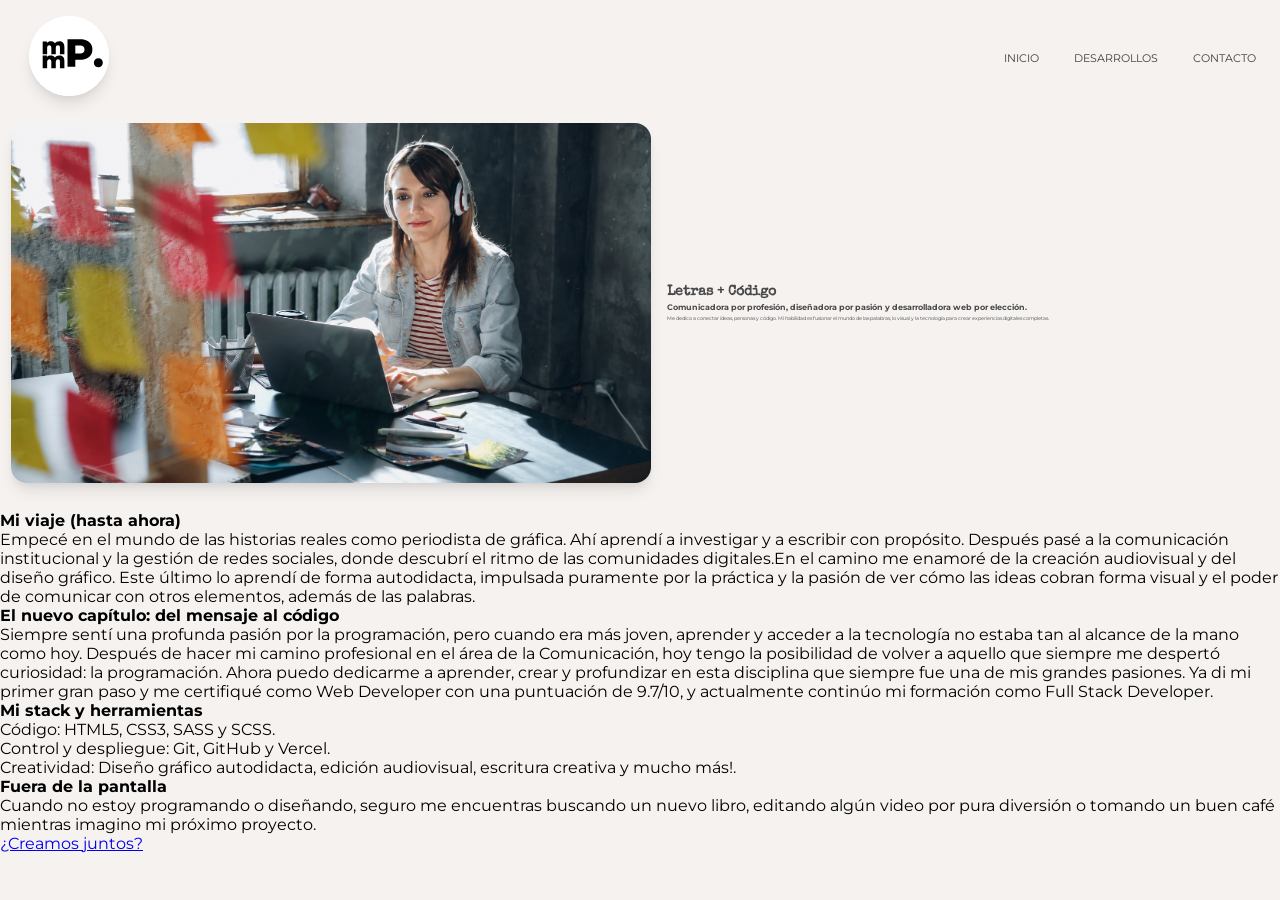
==== pages/bio.html @ 32348b0f "modificación y estilo bio.html" ====
<!doctype html>
<html lang="es">
  <head>
    <meta charset="UTF-8" />
    <meta name="viewport" content="width=device-width, initial-scale=1.0" />
    <title>Página Bio</title>
    <link rel="stylesheet" href="../css/styles.css" />
    <link
      rel="shortcut icon"
      href="../assets/logos/MM.svg"
      type="image/x-icon"
    />
  </head>

  <body>
    <header class="header">
      <img
        src="../assets/logos/MM.svg"
        alt="logo MMPassucci"
        title="banner MMPassucci"
        width="100%"
      />
      <nav class="nav">
        <ul class="lista">
          <li><a href="../index.html">INICIO</a></li>
          <li><a href="./desarrollos.html">DESARROLLOS</a></li>
          <li><a href="./contacto.html">CONTACTO</a></li>
        </ul>
      </nav>
    </header>

    <main>
      <section class="presentacion-bio">

        <div class="contenedor-uno">
        <img src="../assets/images/yo.jpg" alt="foto MMPassucci trabajando" />

        <div class="texto-uno">
          <h2>Letras + Código</h2>
          <h3>
            Comunicadora por profesión, diseñadora por pasión y desarrolladora
            web por elección.
          </h3>
          <p>Me dedico a conectar ideas, personas y código. Mi habilidad es
            fusionar el mundo de las palabras, lo visual y la tecnología para
            crear experiencias digitales completas.</p>
        </div>

       </div>

        <div class="texto-dos">
          <h4 class="descripcion-bio">Mi viaje (hasta ahora)</h4>
          <p class="texto-bio">
            Empecé en el mundo de las historias reales como periodista de
            gráfica. Ahí aprendí a investigar y a escribir con propósito.
            Después pasé a la comunicación institucional y la gestión de redes
            sociales, donde descubrí el ritmo de las comunidades digitales.En el
            camino me enamoré de la creación audiovisual y del diseño gráfico.
            Este último lo aprendí de forma autodidacta, impulsada puramente por
            la práctica y la pasión de ver cómo las ideas cobran forma visual y
            el poder de comunicar con otros elementos, además de las palabras.
          </p>
          <h4 class="descripcion-bio">
            El nuevo capítulo: del mensaje al código
          </h4>
          <p class="texto-bio">
            Siempre sentí una profunda pasión por la programación, pero cuando
            era más joven, aprender y acceder a la tecnología no estaba tan al
            alcance de la mano como hoy. Después de hacer mi camino profesional
            en el área de la Comunicación, hoy tengo la posibilidad de volver a
            aquello que siempre me despertó curiosidad: la programación. Ahora
            puedo dedicarme a aprender, crear y profundizar en esta disciplina
            que siempre fue una de mis grandes pasiones. Ya di mi primer gran
            paso y me certifiqué como Web Developer con una puntuación de
            9.7/10, y actualmente continúo mi formación como Full Stack
            Developer.
          </p>

          <h4 class="descripcion-bio">Mi stack y herramientas</h4>
          <ul class="lista-bio">
            <li>Código: HTML5, CSS3, SASS y SCSS.</li>
            <li>Control y despliegue: Git, GitHub y Vercel.</li>
            <li>
              Creatividad: Diseño gráfico autodidacta, edición audiovisual,
              escritura creativa y mucho más!.
            </li>
          </ul>
        </div>

        <div class="texto-tres">
          <h4 class="descripcion-bio">Fuera de la pantalla</h4>
          <p class="texto-bio">
            Cuando no estoy programando o diseñando, seguro me encuentras
            buscando un nuevo libro, editando algún video por pura diversión o
            tomando un buen café mientras imagino mi próximo proyecto.
          </p>
          <a href="#">¿Creamos juntos?</a>
        </div>
      </section>
    </main>
  </body>
</html>
---- css/styles.css ----
@import url("https://fonts.googleapis.com/css2?family=Montserrat:ital,wght@0,100..900;1,100..900&family=Special+Elite&display=swap");
* {
  margin: 0;
  padding: 0;
  box-sizing: border-box;
}
body {
  background-color: #f5f2f0;
  font-family: "Montserrat", sans-serif;
}

.header {
  display: flex;
  flex-direction: column;
  justify-content: center;
  align-items: center;

  @media (min-width: 600px) {
    flex-direction: row;
    justify-content: space-between;
    align-items: center;
    padding-left: 0.8rem;
  }

  img {
    border-radius: 50px;
    margin: 1rem;
    width: 80px;
    height: 80px;
    box-shadow:
      0 10px 15px -2px rgba(0, 0, 0, 0.1),
      0 4px 6px -2px rgba(0, 0, 0, 0.05);
    transition: transform 0.3s ease;

    &:hover {
      transform: scale(1.1) rotate(10deg);
    }
  }
  @media (min-width: 600px) {
    img {
      margin: 1rem;
    }
  }
}
.lista {
  display: flex;
  flex-direction: row;
  justify-content: space-between;
  align-items: center;

  li {
    list-style: none;
    text-align: center;
    padding: 0.7rem;

    a {
      color: #414040;
      text-decoration: none;
      font-size: 0.5rem;
      transition: transform 1s ease;
    }
    &:hover {
      transform: scale(1.1) translateY(-10px);
    }

    @media (min-width: 600px) {
      padding-right: 1.5rem;

      a {
        font-size: 0.7rem;
      }
    }
  }
}
.hero {
  width: 100%;
  height: 80vh;
  background-image: url(../assets/images/fondohero.jpg);
  background-position: center;
  background-size: cover;
  background-repeat: no-repeat;
  background-color: rgba(0, 0, 0, 0.5);
  background-blend-mode: overlay;
  display: flex;
  flex-direction: column;
  align-items: center;
  justify-content: center;
  text-align: center;
  color: #ffffff;
}

.contenedorhero {
  width: 80%;
  height: auto;

  h1 {
    color: #ffffff;
    font-family: "Special Elite", system-ui;
    padding: 10px;
    font-size: 1rem;
  }
  h2 {
    font-weight: 500;
    text-wrap: pretty;
    font-size: 0.6rem;
    padding: 1rem;
    margin-bottom: 1rem;
    line-height: 0.6rem;
    color: #ffffff;
    line-height: 0.7rem;
  }

  a {
    display: inline;
    background-color: #fcee28;
    border-radius: 1.5rem;
    text-decoration: none;
    padding: 0.5rem;
    color: #000000;
    font-family: "Montserrat", sans-serif;
    font-weight: 600;
    font-size: 0.8rem;
    /* width: 150px; */
  }

  @media (min-width: 600px) {
    h1 {
      font-size: 1.9rem;
    }

    h2 {
      font-size: 0.9rem;
      line-height: 1rem;
      max-width: 500px;
      margin: 0 auto;
      margin-bottom: 1rem;
    }

    a {
      font-size: 1rem;
      padding: 0.6rem;
    }
  }
}

/* sección desarrollos index.html */

.desarrollos {
  display: flex;
  flex-direction: row;
  height: auto;
  padding: 10px;
  width: 100%;
}

.texto-desarrollos {
  display: flex;
  flex-direction: column;
  justify-content: center;
  text-align: center;

  h2 {
    font-size: 0.6rem;
  }

  p {
    font-size: 0.4rem;
    padding: 0.6rem;
    line-height: 0.5rem;
    text-wrap: pretty;
  }

  a {
    display: inline-block;
    background-color: #fcee28;
    border-radius: 0.8rem;
    text-decoration: none;
    padding: 0.3rem;
    color: #000000;
    font-family: "Montserrat", sans-serif;
    font-weight: 600;
    align-self: center;
    font-size: 0.5rem;
  }

  @media (min-width: 487px) {
    h2 {
      font-size: 1rem;
    }

    p {
      font-size: 0.5rem;
    }

    a {
      font-size: 0.7rem;
      width: 20%;
    }
  }

  @media (min-width: 600px) {
    h2 {
      font-size: 1.5rem;
      padding: 1rem;
    }

    p {
      font-size: 0.8rem;
      line-height: 0.9rem;
      text-wrap: pretty;
      padding: 0rem 3rem 1.6rem 3rem;
    }
    a {
      font-size: 0.8rem;
      width: 18%;
    }
  }
}

.card-desarrollos {
  display: flex;
  flex-direction: column;
  align-items: center;
  justify-content: center;
  width: 100%;
  height: auto;
  max-width: 1200px;
  margin: 0 auto; /* Centra todo el bloque en pantallas de PC */
  padding: 0 20px; /* "Colchón" de seguridad a los lados en celulares */
  box-sizing: border-box; /* Evita que el padding rompa el ancho total */
  border-radius: 1rem;

  a {
    text-align: center;
    height: auto;
  }

  img {
    width: 100%;
    min-width: 130px;
    height: auto;
    border-radius: 0.5rem;
    transition: transform 0.5s ease;

    &:hover {
      transform: scale(1.1);
    }
  }

  @media (min-width: 600px) {
    img {
      width: 90%;
      height: auto;
    }
  }
}

/* seccion contacto en index */
.contacto-index {
  background-image:
    linear-gradient(rgba(0, 0, 0, 0.5), rgba(0, 0, 0, 0.5)),
    url(../assets/images/telefonos.jpg);
  background-position: center;
  background-size: cover;
  height: auto;
}
.texto-contacto {
  display: flex;
  flex-direction: column;
  justify-content: center;
  align-items: center;
  color: #ffffff;

  h2 {
    font-family: "Special Elite", system-ui;
    font-size: 1rem;
    padding-top: 1.5rem;
  }

  p {
    font-size: 0.5rem;
    text-align: center;
    padding: 1.5rem;
    line-height: 0.6rem;
    text-wrap: pretty;
  }

  a {
    display: inline-block;
    background-color: #fcee28;
    border-radius: 0.8rem;
    text-decoration: none;
    padding: 0.3rem;
    color: #000000;
    font-family: "Montserrat", sans-serif;
    font-weight: 600;
    width: 100px;
    text-align: center;
    font-size: 0.5rem;
  }

  @media (min-width: 487px) {
    p {
      font-size: 0.5rem;
    }
  }
  @media (min-width: 600px) {
    h2 {
      font-size: 1.4rem;
    }
    p {
      max-width: 600px;
      font-size: 0.8rem;
      line-height: 0.9rem;
    }

    a {
      font-size: 0.7rem;
      padding: 0.4rem;
      width: 130px;
      font-weight: 800;
    }
  }
}

.minicards {
  display: flex;
  flex-direction: row;
  padding: 1.9rem;
  gap: 1.5rem;
  justify-content: center;
}

.minicard-uno,
.minicard-dos,
.minicard-tres {
  padding: 0.6rem;
  background-color: #c4bfbb;
  border-radius: 1rem;
  text-align: center;
  font-size: 0.4rem;
  box-shadow:
    0 10px 15px -3px rgba(0, 0, 0, 0.1),
    0 4px 6px -2px rgba(0, 0, 0, 0.05);

  img {
    max-width: 20px;
    min-width: 20%;
    padding-bottom: 0.3rem;
  }

  p {
    max-width: 250px;
    margin: 0 auto;
    color: #171717;
    text-wrap: pretty;
    line-height: 0.4rem;
  }

  @media (min-width: 600px) {
    p {
      padding: 0.8rem;
      font-size: 0.6rem;
      line-height: 0.7rem;
    }

    img {
      padding-top: 1rem;
    }
  }
}

.footer {
  display: flex;
  width: 100%;
  height: 10vh;
  padding: 1rem;
  justify-content: center;

  p {
    font-size: 0.4rem;
    text-align: center;
    font-family: "Special Elite", system-ui;
  }

  @media (min-width: 600px) {
    p {
      font-size: 0.5rem;
    }

    @media (min-width: 600px) {
      p {
        font-size: 0.7rem;
      }
    }
  }
}

/* pagina bio */

.contenedor-uno {
  display: flex;
  flex-direction: row;
  color: #494949;
  text-align: center;
  margin-bottom: 1rem;

  img {
    width: 50%;
    height: auto;
    border-radius: 1rem;
    margin: 0.7rem;
     box-shadow:
    0 10px 15px -3px rgba(0, 0, 0, 0.1),
    0 4px 6px -2px rgba(0, 0, 0, 0.05);
  }

  .texto-uno {
    display: flex;
    flex-direction: column;
    justify-content: center;
  text-align: left;
   gap: 0.2rem;
   padding: 0 0.5rem 0 0.3rem;
     text-wrap: pretty;
  }
  h2 {
    font-family: "Special Elite", system-ui;
    font-size: 0.9rem;
  }

  h3 {
    font-size: 0.5rem;
  }
  p {
    font-size: 0.3rem;
    text-wrap: pretty;
  
  }
}
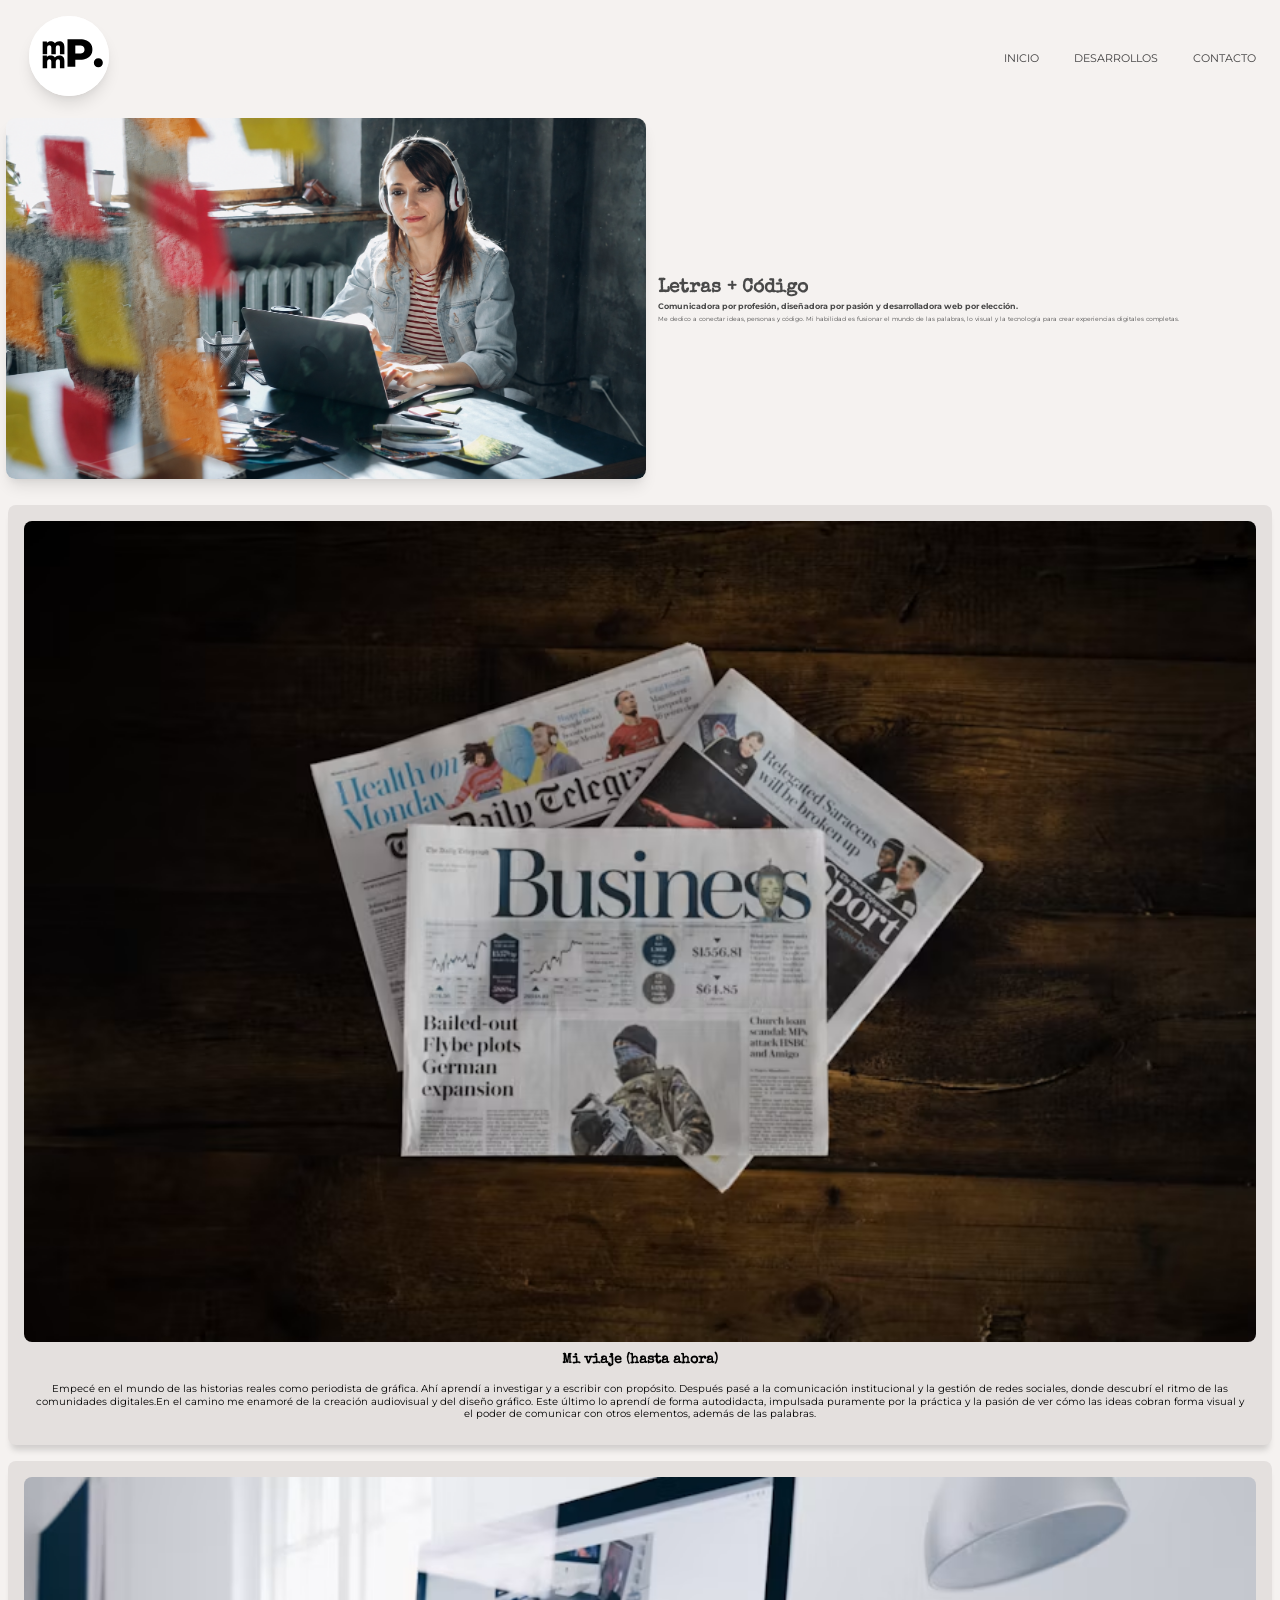
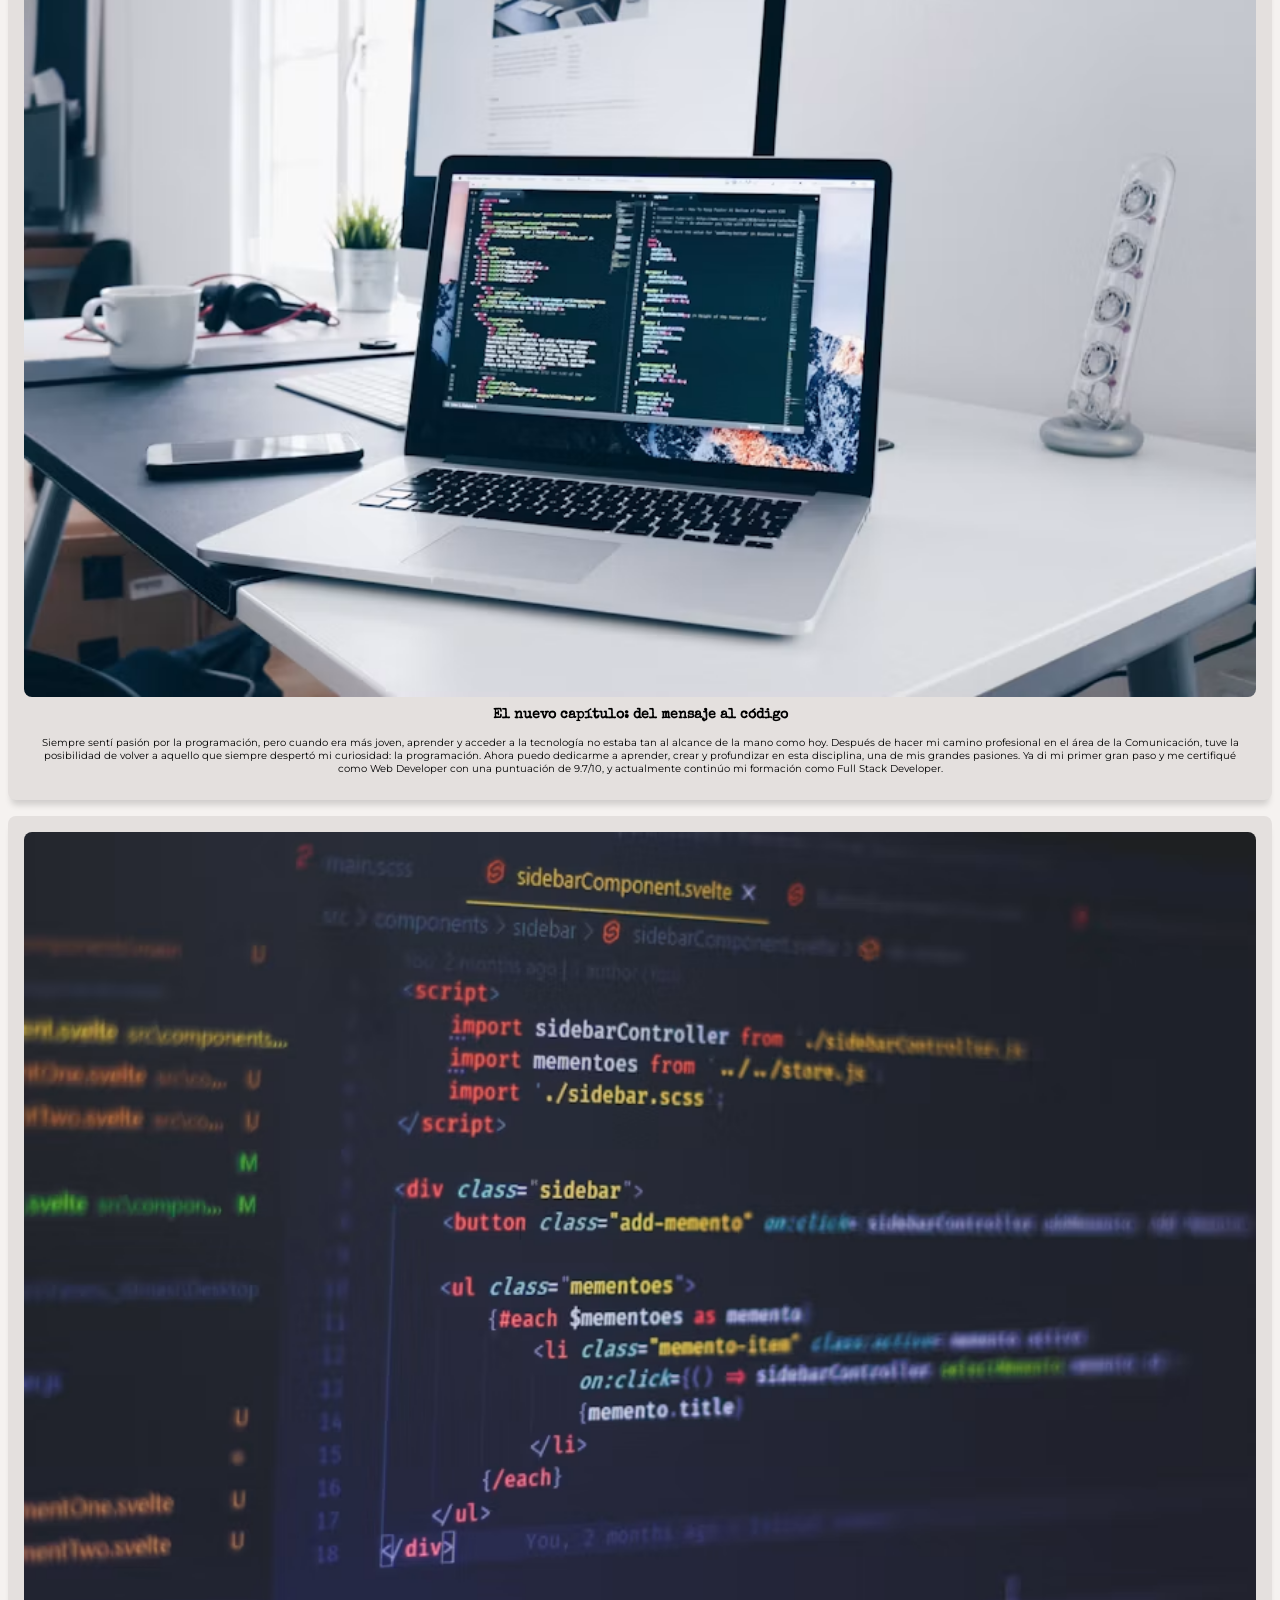
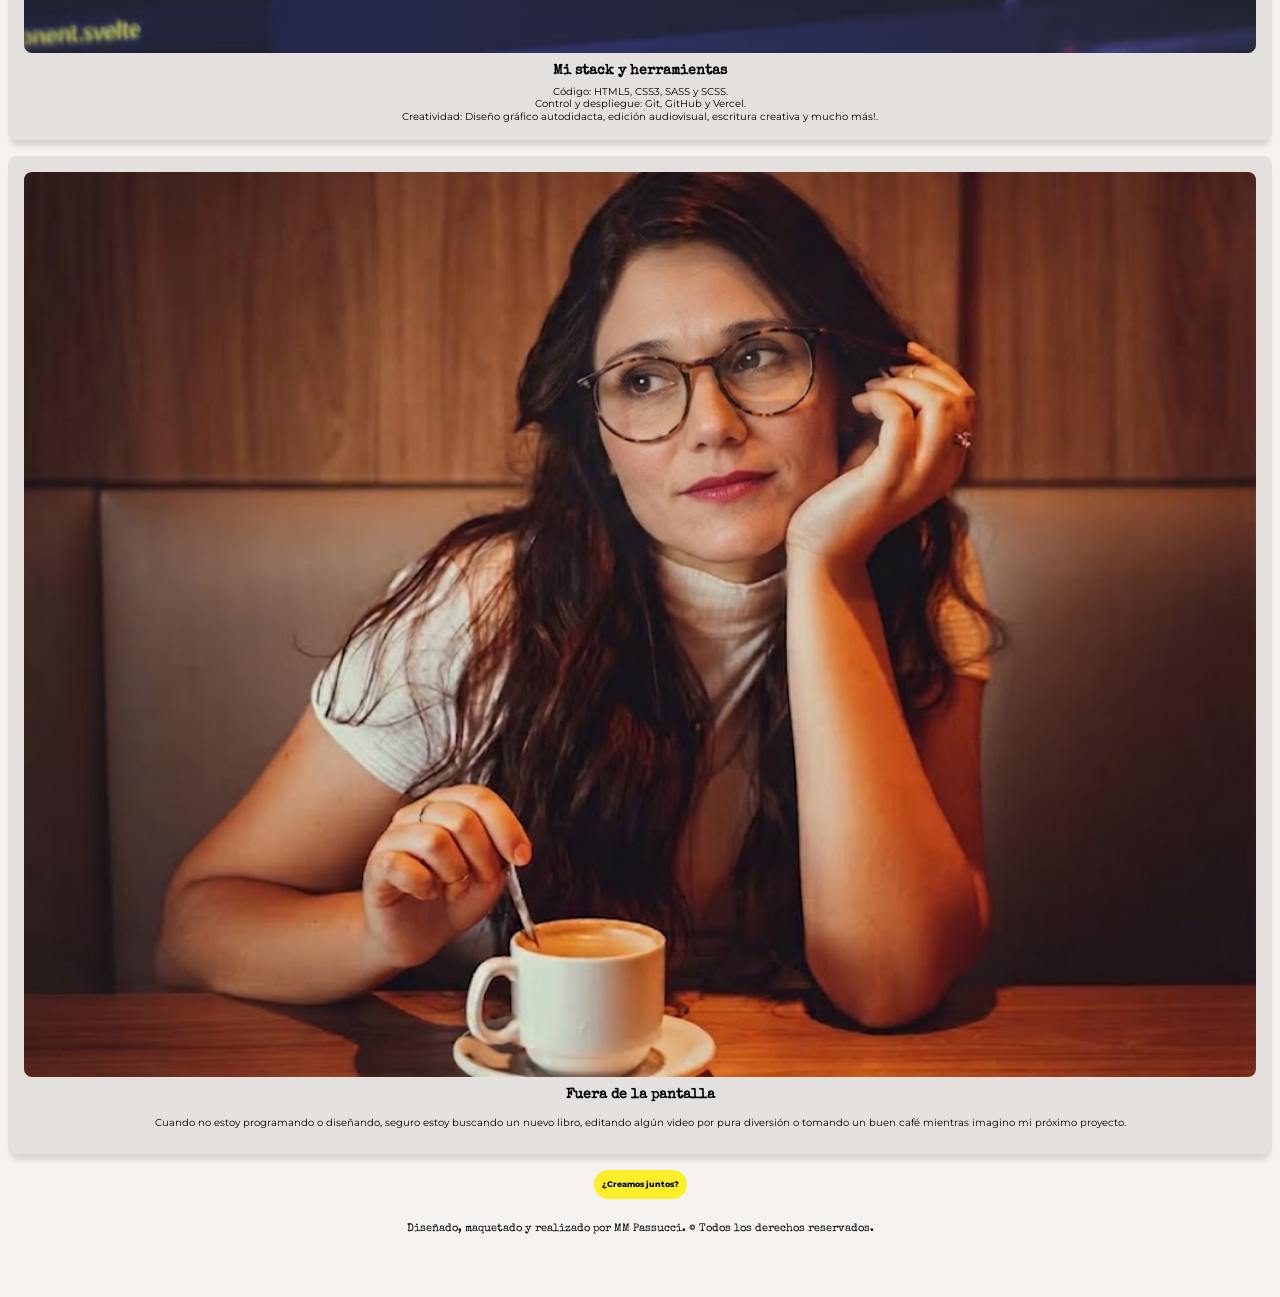
==== commit 41237018: "adición de fotos y estilización de pagina bio.html. Correcciones" ====
--- a/pages/bio.html
+++ b/pages/bio.html
@@ -33,22 +33,27 @@
       <section class="presentacion-bio">
 
         <div class="contenedor-uno">
-        <img src="../assets/images/yo.jpg" alt="foto MMPassucci trabajando" />
+          <div class="contenedor-img">
+          <img src="../assets/images/yo.jpg" alt="foto MMPassucci trabajando" />
+        </div>
+          <div class="texto-uno">
+            <h2>Letras + Código</h2>
+            <h3>
+              Comunicadora por profesión, diseñadora por pasión y desarrolladora
+              web por elección.
+            </h3>
+            <p>
+              Me dedico a conectar ideas, personas y código. Mi habilidad es
+              fusionar el mundo de las palabras, lo visual y la tecnología para
+              crear experiencias digitales completas.
+            </p>
+          </div>
+        </div>
+      </section>
 
-        <div class="texto-uno">
-          <h2>Letras + Código</h2>
-          <h3>
-            Comunicadora por profesión, diseñadora por pasión y desarrolladora
-            web por elección.
-          </h3>
-          <p>Me dedico a conectar ideas, personas y código. Mi habilidad es
-            fusionar el mundo de las palabras, lo visual y la tecnología para
-            crear experiencias digitales completas.</p>
-        </div>
-
-       </div>
-
-        <div class="texto-dos">
+      <section class="contenedor-dos">
+        <div class="contenido-uno">
+          <img src="../assets/images/periodico.jpg" class="imagen-bio"  alt="imágenes de periodicos">
           <h4 class="descripcion-bio">Mi viaje (hasta ahora)</h4>
           <p class="texto-bio">
             Empecé en el mundo de las historias reales como periodista de
@@ -60,22 +65,28 @@
             la práctica y la pasión de ver cómo las ideas cobran forma visual y
             el poder de comunicar con otros elementos, además de las palabras.
           </p>
+        </div>
+
+        <div class="contenido-dos">
+           <img src="../assets/images/programacion.jpg" class="imagen-bio" alt="imagen de una laptop con código escrito dentro">
           <h4 class="descripcion-bio">
             El nuevo capítulo: del mensaje al código
           </h4>
           <p class="texto-bio">
-            Siempre sentí una profunda pasión por la programación, pero cuando
-            era más joven, aprender y acceder a la tecnología no estaba tan al
-            alcance de la mano como hoy. Después de hacer mi camino profesional
-            en el área de la Comunicación, hoy tengo la posibilidad de volver a
-            aquello que siempre me despertó curiosidad: la programación. Ahora
-            puedo dedicarme a aprender, crear y profundizar en esta disciplina
-            que siempre fue una de mis grandes pasiones. Ya di mi primer gran
-            paso y me certifiqué como Web Developer con una puntuación de
-            9.7/10, y actualmente continúo mi formación como Full Stack
-            Developer.
+            Siempre sentí pasión por la programación, pero cuando era más joven,
+            aprender y acceder a la tecnología no estaba tan al alcance de la
+            mano como hoy. Después de hacer mi camino profesional en el área de
+            la Comunicación, tuve la posibilidad de volver a aquello que siempre
+            despertó mi curiosidad: la programación. Ahora puedo dedicarme a
+            aprender, crear y profundizar en esta disciplina, una de mis grandes
+            pasiones. Ya di mi primer gran paso y me certifiqué como Web
+            Developer con una puntuación de 9.7/10, y actualmente continúo mi
+            formación como Full Stack Developer.
           </p>
+        </div>
 
+        <div class="contenido-tres">
+           <img src="../assets/images/codigo.jpg" class="imagen-bio"    alt="imagen de una pantalla con código html">
           <h4 class="descripcion-bio">Mi stack y herramientas</h4>
           <ul class="lista-bio">
             <li>Código: HTML5, CSS3, SASS y SCSS.</li>
@@ -87,16 +98,27 @@
           </ul>
         </div>
 
-        <div class="texto-tres">
+        <div class="contenido-cuatro">
+           <img src="../assets/images/yotomandocafe.JPG" class="imagen-bio"    alt="imagen de Maria M Passucci tomando café e imaginando proyectos">
           <h4 class="descripcion-bio">Fuera de la pantalla</h4>
           <p class="texto-bio">
-            Cuando no estoy programando o diseñando, seguro me encuentras
+            Cuando no estoy programando o diseñando, seguro estoy
             buscando un nuevo libro, editando algún video por pura diversión o
             tomando un buen café mientras imagino mi próximo proyecto.
           </p>
-          <a href="#">¿Creamos juntos?</a>
+        </div>
+
+        <div class="boton-bio">
+          <a href="../pages/contacto.html">¿Creamos juntos?</a>
         </div>
       </section>
+
+      <footer class="footer">
+        <p>
+          Diseñado, maquetado y realizado por MM Passucci. &copy; Todos los
+          derechos reservados.
+        </p>
+      </footer>
     </main>
   </body>
 </html>
--- a/css/styles.css
+++ b/css/styles.css
@@ -402,23 +402,30 @@
   display: flex;
   flex-direction: row;
   color: #494949;
-  text-align: center;
   margin-bottom: 1rem;
-
-  img {
-    width: 50%;
-    height: auto;
-    border-radius: 1rem;
-    margin: 0.7rem;
-     box-shadow:
+  align-items: center;
+
+
+  .contenedor-img {
+       width: 50%;
+       min-width: 40%;
+    margin: 0.4rem;
+   
+
+    img {
+      width: 100%;
+      height: auto;
+        box-shadow:
     0 10px 15px -3px rgba(0, 0, 0, 0.1),
     0 4px 6px -2px rgba(0, 0, 0, 0.05);
+     border-radius: 0.6rem;
+    }
   }
 
   .texto-uno {
     display: flex;
     flex-direction: column;
-    justify-content: center;
+    justify-content: space-around;
   text-align: left;
    gap: 0.2rem;
    padding: 0 0.5rem 0 0.3rem;
@@ -426,15 +433,85 @@
   }
   h2 {
     font-family: "Special Elite", system-ui;
-    font-size: 0.9rem;
+    font-size: 1.2rem;
   }
 
   h3 {
     font-size: 0.5rem;
   }
   p {
-    font-size: 0.3rem;
-    text-wrap: pretty;
+    font-size: 0.4rem;
+    text-wrap: pretty;  
+  }
+}
+
+/* seccion desarrollo-bio */
+.contenedor-dos {
+  display: grid;
+  grid-template-columns: 1fr; 
+  grid-template-rows: repeat(4, auto);
+ /* height: auto; */
+  grid-gap: 1rem; 
+ font-size: 0.5rem;
+ background-color: #f5f2f0;
+ font-size: 0.6rem;
+ line-height: 0.8rem;
+ text-wrap: pretty;
+ margin: 0.5rem;
+ 
+
+
+.contenido-uno, .contenido-dos, .contenido-tres, .contenido-cuatro {
+   background-color: #e4e0de;
+ text-align: center;
+ padding: 1rem;
+ box-shadow: 0px 8px 6px -3px rgba(0, 0, 0, 0.15); 
+ border-radius: 0.5rem;
+ 
+
+.imagen-bio {
+    width: 100%;
+  height: auto;
+   border-radius: 0.5rem;
+}
+ }
+}
+
+.descripcion-bio {
+  font-size: 0.9rem;
+  padding: 0.5rem;
+    font-family: "Special Elite", system-ui;
+}
+
+.texto-bio {
+  padding: 0.5rem;
+}
+
+.lista-bio {
+  list-style: none;
+}
+.boton-bio {
+    display: inline;
+    background-color: #fcee28;
+    border-radius: 1.5rem;
+    text-decoration: none;
+    padding: 0.5rem;
+    color: #000000;
+    font-family: "Montserrat", sans-serif;
+    font-weight: 600;
+    font-size: 0.5rem;
+    
+    width: auto;
+   margin: 0 auto;
+ 
+
+   a {
+    text-align: center;
+  text-decoration: none;
+  color: #000000;
+  font-weight: 800;
+
+   }
+}
   
-  }
-}
+
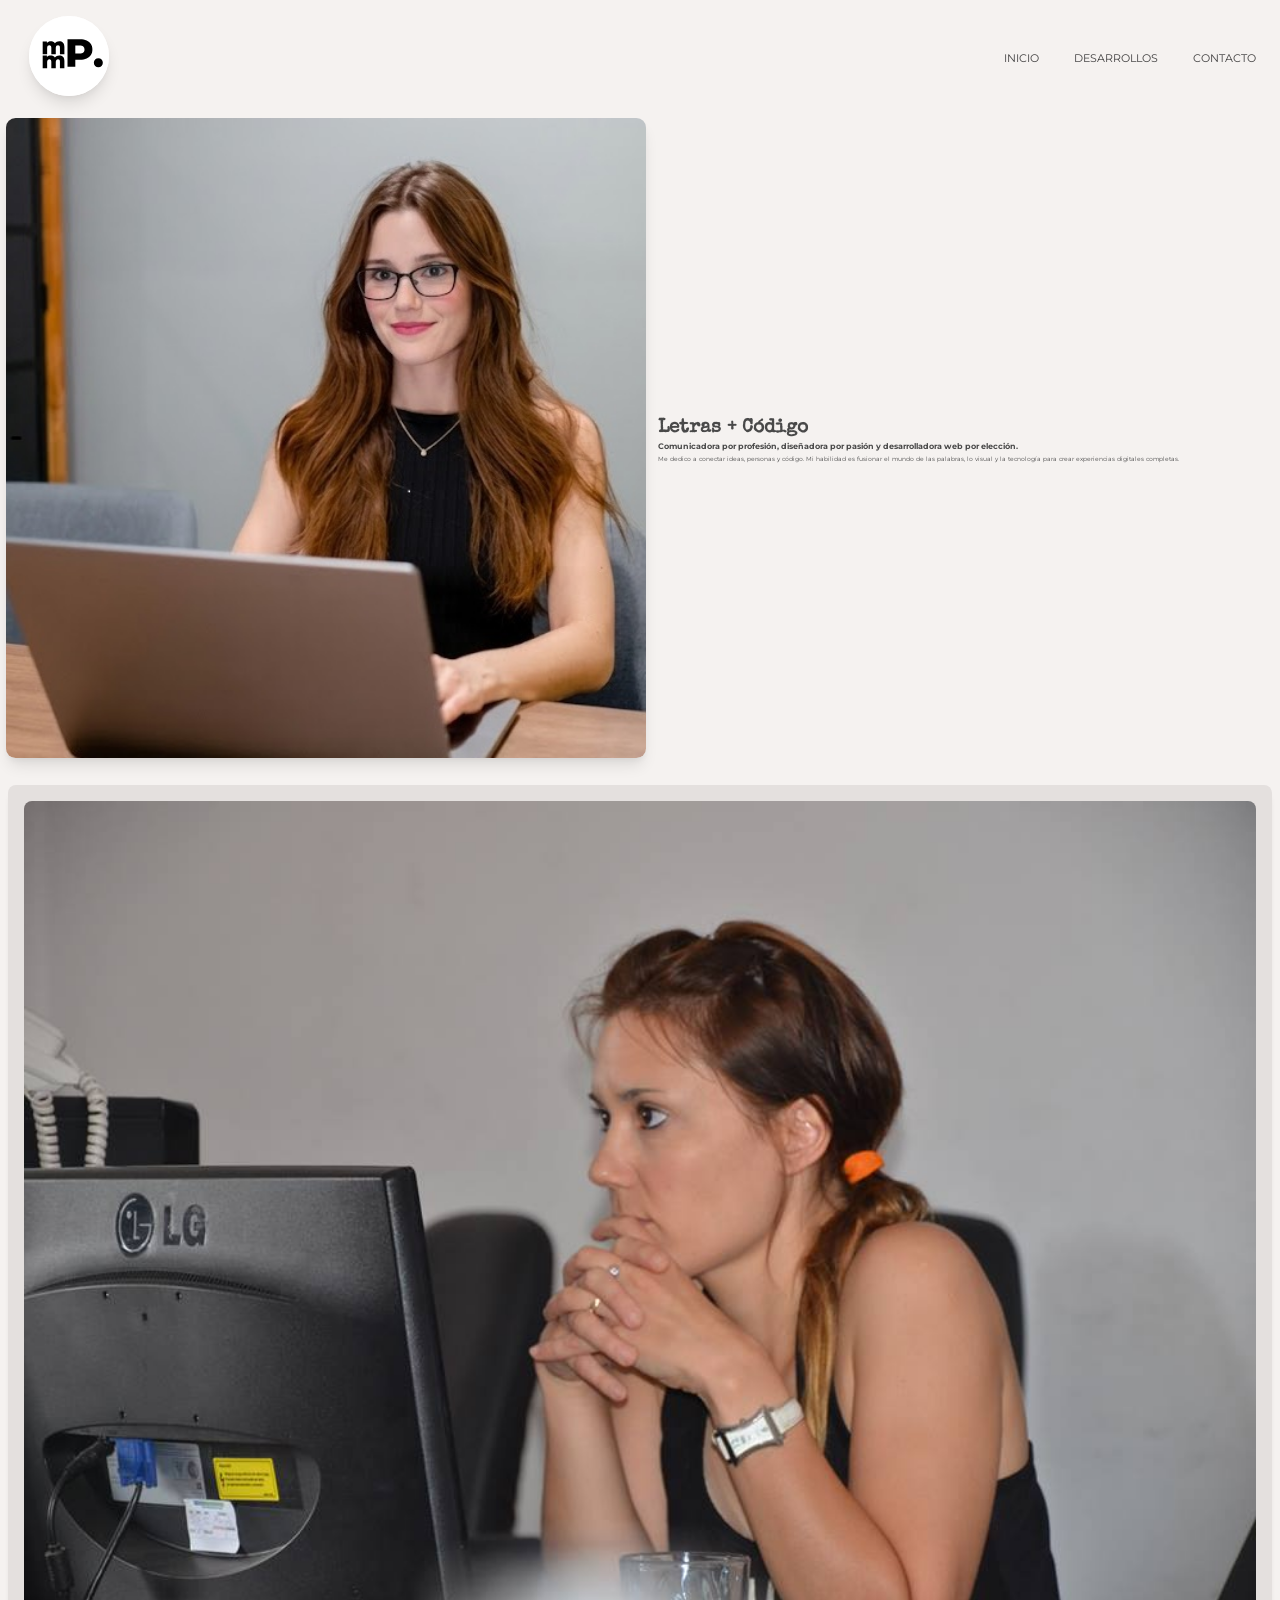
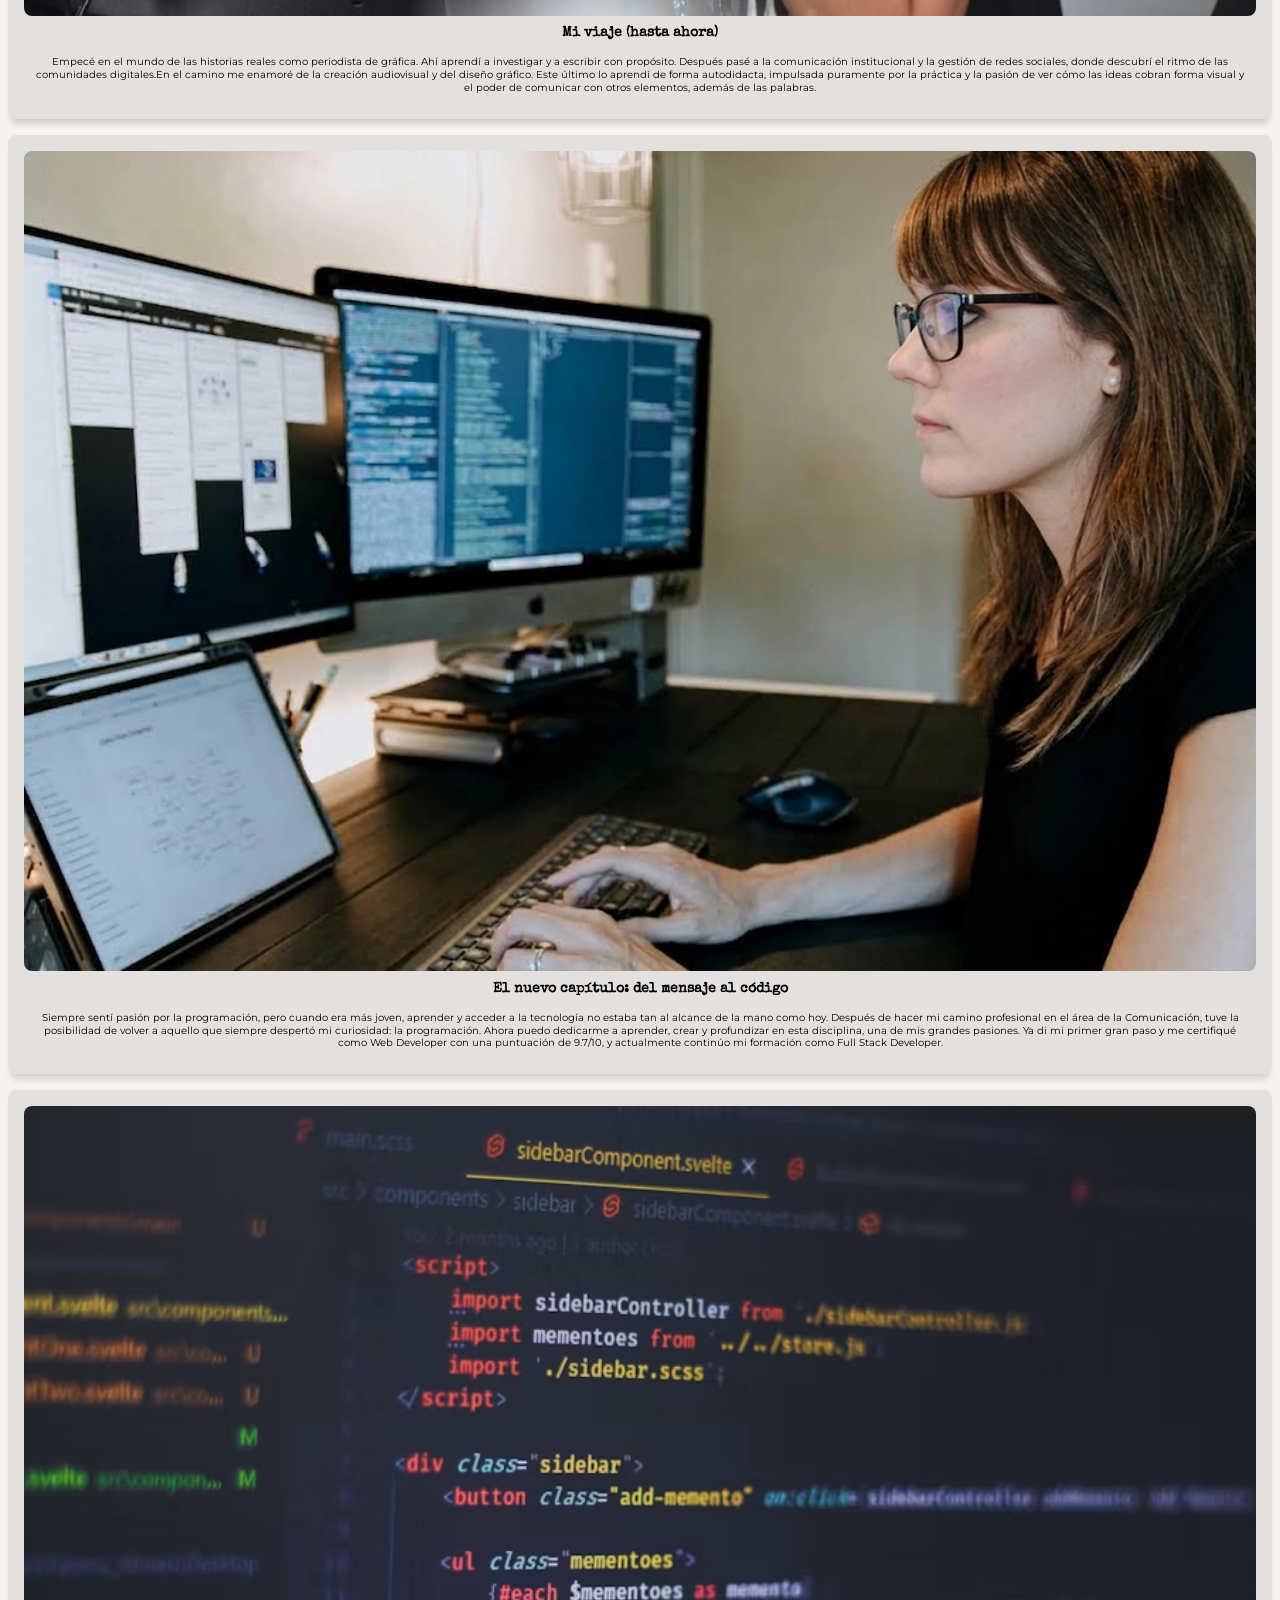
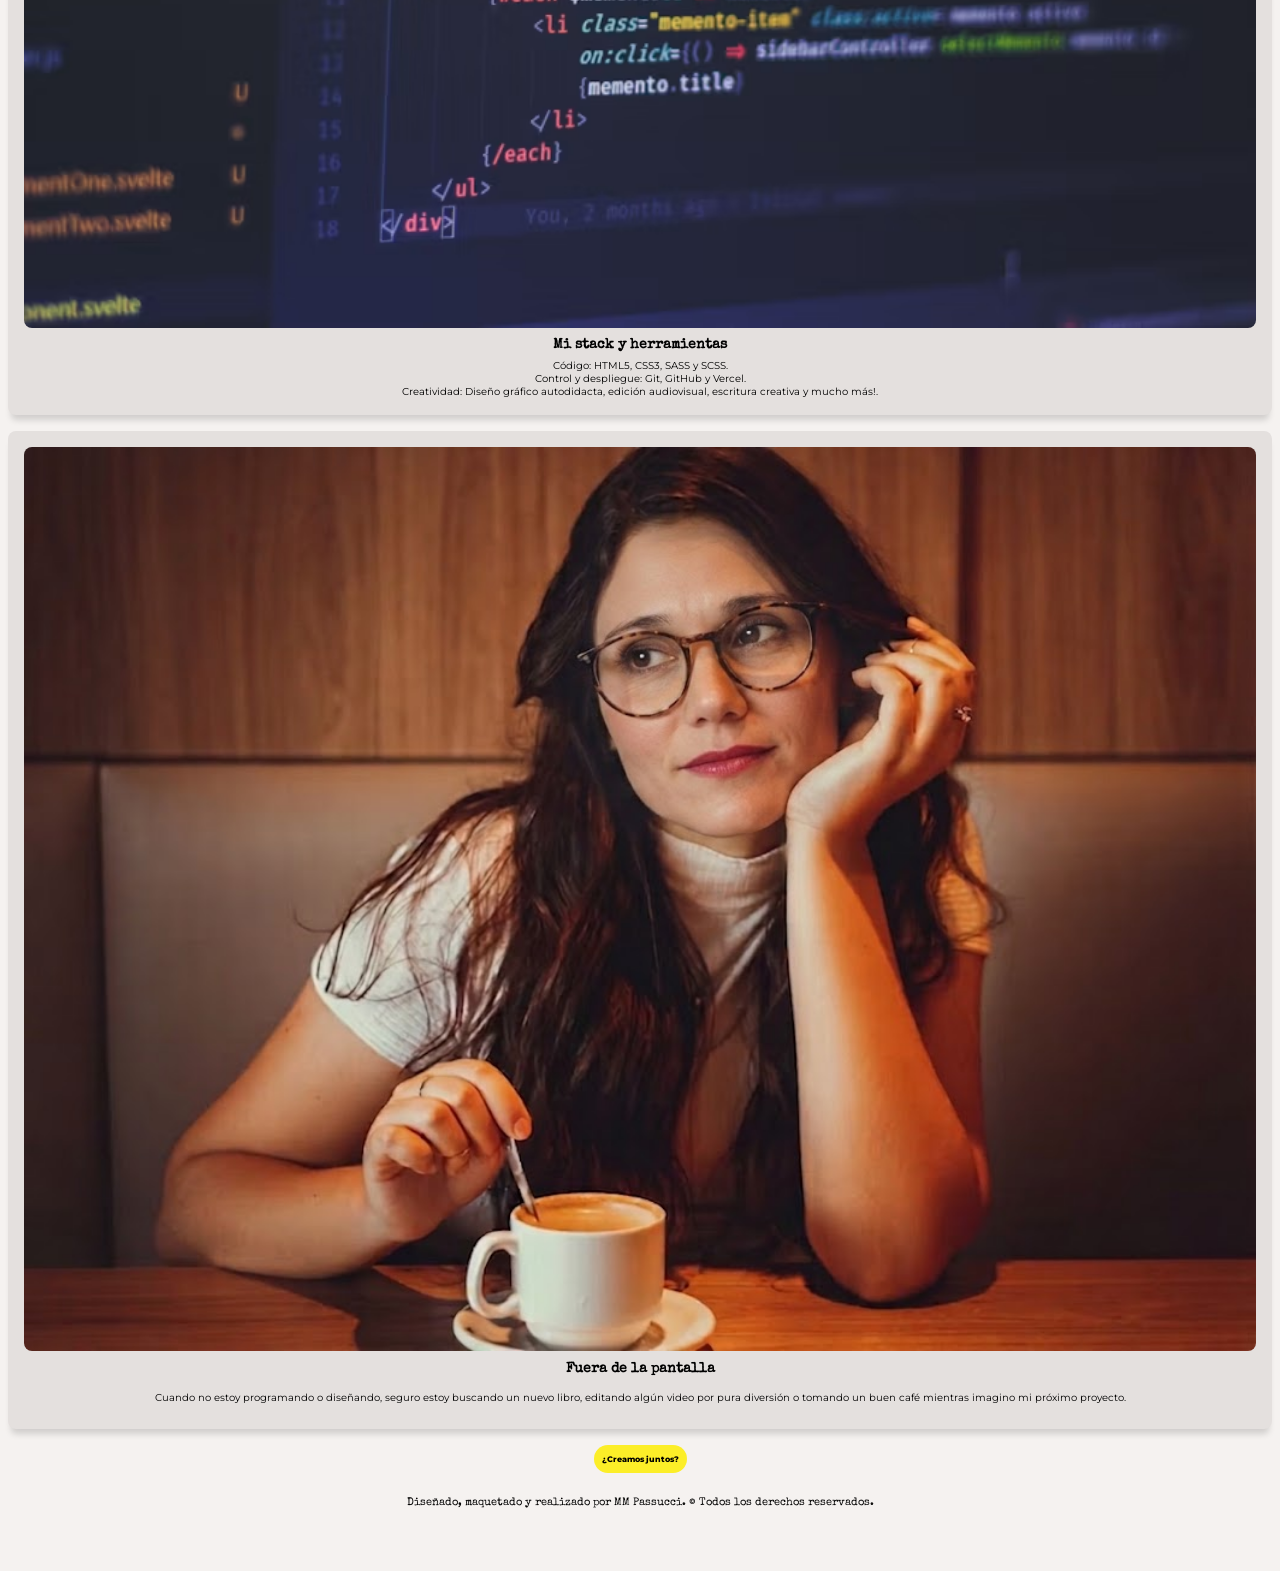
==== commit fd3e37f8: "modificación grid para pantallas grandes" ====
--- a/pages/bio.html
+++ b/pages/bio.html
@@ -34,7 +34,7 @@
 
         <div class="contenedor-uno">
           <div class="contenedor-img">
-          <img src="../assets/images/yo.jpg" alt="foto MMPassucci trabajando" />
+          <img src="../assets/images/mmcomputadora.JPG" alt="foto MMPassucci trabajando en programación" />
         </div>
           <div class="texto-uno">
             <h2>Letras + Código</h2>
@@ -53,7 +53,7 @@
 
       <section class="contenedor-dos">
         <div class="contenido-uno">
-          <img src="../assets/images/periodico.jpg" class="imagen-bio"  alt="imágenes de periodicos">
+          <img src="../assets/images/mmpworking.jpg" class="imagen-bio"  alt="imágenes de MMP trabajando como redactora">
           <h4 class="descripcion-bio">Mi viaje (hasta ahora)</h4>
           <p class="texto-bio">
             Empecé en el mundo de las historias reales como periodista de
@@ -68,7 +68,7 @@
         </div>
 
         <div class="contenido-dos">
-           <img src="../assets/images/programacion.jpg" class="imagen-bio" alt="imagen de una laptop con código escrito dentro">
+           <img src="../assets/images/yo2.jpg" class="imagen-bio" alt="imagen de una laptop con código escrito dentro">
           <h4 class="descripcion-bio">
             El nuevo capítulo: del mensaje al código
           </h4>
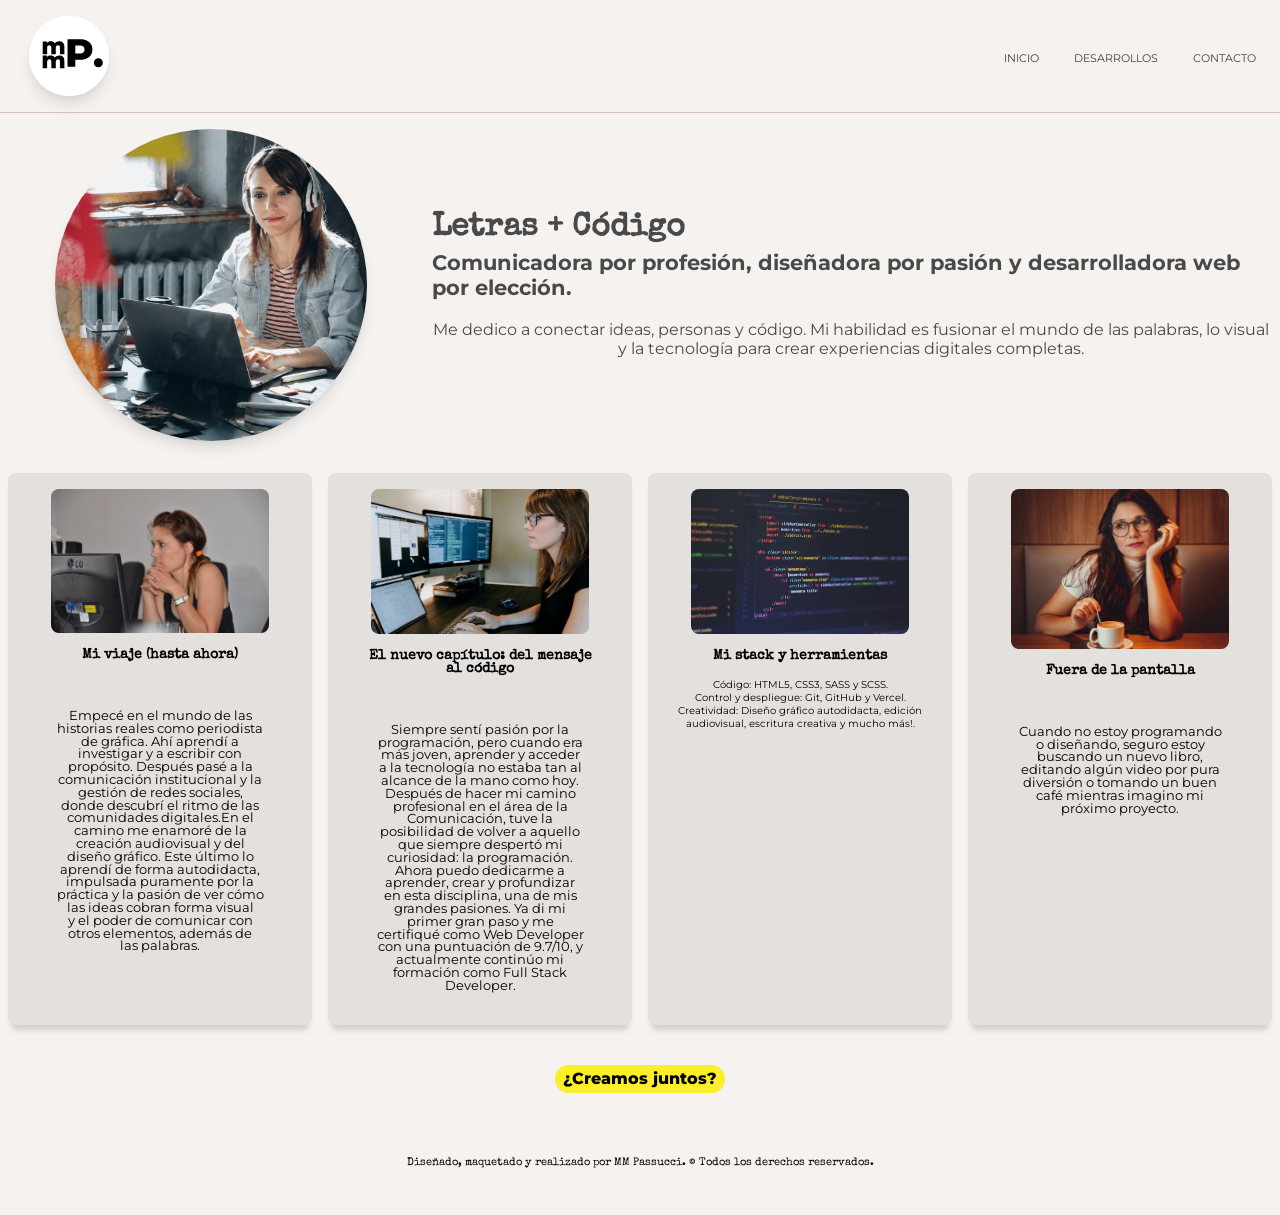
==== commit b713c309: "estilo página desarrollos" ====
--- a/pages/bio.html
+++ b/pages/bio.html
@@ -34,7 +34,7 @@
 
         <div class="contenedor-uno">
           <div class="contenedor-img">
-          <img src="../assets/images/mmcomputadora.JPG" alt="foto MMPassucci trabajando en programación" />
+          <img src="../assets/images/yo.jpg" alt="foto MMPassucci trabajando en programación" />
         </div>
           <div class="texto-uno">
             <h2>Letras + Código</h2>
--- a/css/styles.css
+++ b/css/styles.css
@@ -14,6 +14,7 @@
   flex-direction: column;
   justify-content: center;
   align-items: center;
+  border-bottom: 1px solid #d7bfbf;
 
   @media (min-width: 600px) {
     flex-direction: row;
@@ -90,7 +91,7 @@
 }
 
 .contenedorhero {
-  width: 80%;
+  width: 100%;
   height: auto;
 
   h1 {
@@ -161,6 +162,7 @@
 
   h2 {
     font-size: 0.6rem;
+     font-family: "Special Elite", system-ui;
   }
 
   p {
@@ -168,6 +170,7 @@
     padding: 0.6rem;
     line-height: 0.5rem;
     text-wrap: pretty;
+    align-self: center;
   }
 
   a {
@@ -175,7 +178,7 @@
     background-color: #fcee28;
     border-radius: 0.8rem;
     text-decoration: none;
-    padding: 0.3rem;
+    padding: 0.2rem 0.6rem 0.2rem 0.6rem;
     color: #000000;
     font-family: "Montserrat", sans-serif;
     font-weight: 600;
@@ -205,14 +208,26 @@
     }
 
     p {
-      font-size: 0.8rem;
+      font-size: 0.6rem;
       line-height: 0.9rem;
       text-wrap: pretty;
       padding: 0rem 3rem 1.6rem 3rem;
     }
     a {
       font-size: 0.8rem;
-      width: 18%;
+      width: 25%;
+    }
+  }
+
+  @media (min-width: 768px) {
+    p {
+      font-size: 1rem;
+      width: 80%;
+      line-height: 1.2rem;
+    }
+    a {
+      font-size: 1rem;
+      width: 20%;
     }
   }
 }
@@ -222,7 +237,7 @@
   flex-direction: column;
   align-items: center;
   justify-content: center;
-  width: 100%;
+  width: 70%;
   height: auto;
   max-width: 1200px;
   margin: 0 auto; /* Centra todo el bloque en pantallas de PC */
@@ -236,7 +251,7 @@
   }
 
   img {
-    width: 100%;
+    width: 150px;
     min-width: 130px;
     height: auto;
     border-radius: 0.5rem;
@@ -248,9 +263,18 @@
   }
 
   @media (min-width: 600px) {
+    height: 50vh;
+
     img {
-      width: 90%;
-      height: auto;
+      width: 300px;
+    }
+  }
+
+  @media (min-width: 768px) {
+    height: 70vh;
+
+    img {
+      width: 400px;
     }
   }
 }
@@ -405,113 +429,290 @@
   margin-bottom: 1rem;
   align-items: center;
 
-
   .contenedor-img {
-       width: 50%;
-       min-width: 40%;
-    margin: 0.4rem;
-   
+    padding: 1rem 1rem;
+    width: 100%;
+    display: flex;
+    justify-content: center;
+    align-items: center;
 
     img {
-      width: 100%;
+      max-width: 80%; /*No deja que se ENCOJA mas del 80% del tamaño*/
+      min-width: 40%; /*No deja que se AGRANDE mas del 60% del tamaño*/
       height: auto;
-        box-shadow:
-    0 10px 15px -3px rgba(0, 0, 0, 0.1),
-    0 4px 6px -2px rgba(0, 0, 0, 0.05);
-     border-radius: 0.6rem;
-    }
-  }
-
+      box-shadow:
+        0 10px 15px -3px rgba(0, 0, 0, 0.1),
+        0 4px 6px -2px rgba(0, 0, 0, 0.05);
+      border-radius: 50%;
+    }
+
+    @media (min-width: 1024px) {
+      width: 50%;
+    }
+  }
   .texto-uno {
-    display: flex;
-    flex-direction: column;
-    justify-content: space-around;
-  text-align: left;
-   gap: 0.2rem;
-   padding: 0 0.5rem 0 0.3rem;
-     text-wrap: pretty;
+    text-align: left;
+
+    padding-inline: 0.6rem;
+    text-wrap: pretty;
   }
   h2 {
     font-family: "Special Elite", system-ui;
-    font-size: 1.2rem;
+    font-size: 0.9rem;
+    padding-bottom: 0.3rem;
   }
 
   h3 {
+    font-size: 0.6rem;
+    padding-bottom: 0.3rem;
+  }
+  p {
     font-size: 0.5rem;
-  }
-  p {
-    font-size: 0.4rem;
-    text-wrap: pretty;  
+    text-wrap: pretty;
+  }
+  @media (min-width: 480px) {
+    h2 {
+      font-size: 1.5rem;
+    }
+
+    h3 {
+      font-size: 0.9rem;
+    }
+
+    p {
+      font-size: 0.7rem;
+    }
+  }
+
+  @media (min-width: 768px) {
+    h2 {
+      font-size: 2rem;
+    }
+
+    h3 {
+      font-size: 1.3rem;
+    }
+
+    p {
+      font-size: 1rem;
+    }
   }
 }
 
 /* seccion desarrollo-bio */
 .contenedor-dos {
   display: grid;
-  grid-template-columns: 1fr; 
+  grid-template-columns: 1fr;
   grid-template-rows: repeat(4, auto);
- /* height: auto; */
-  grid-gap: 1rem; 
- font-size: 0.5rem;
- background-color: #f5f2f0;
- font-size: 0.6rem;
- line-height: 0.8rem;
- text-wrap: pretty;
- margin: 0.5rem;
- 
-
-
-.contenido-uno, .contenido-dos, .contenido-tres, .contenido-cuatro {
-   background-color: #e4e0de;
- text-align: center;
- padding: 1rem;
- box-shadow: 0px 8px 6px -3px rgba(0, 0, 0, 0.15); 
- border-radius: 0.5rem;
- 
-
-.imagen-bio {
-    width: 100%;
-  height: auto;
-   border-radius: 0.5rem;
-}
- }
+  /* height: auto; */
+  grid-gap: 1rem;
+  font-size: 0.5rem;
+  background-color: #f5f2f0;
+  font-size: 0.6rem;
+  line-height: 0.8rem;
+  text-wrap: pretty;
+  margin: 0.5rem;
+  @media (min-width: 1024px) {
+    grid-template-columns: repeat(4, 1fr);
+    grid-template-rows: auto;
+  }
+}
+
+.contenido-uno,
+.contenido-dos,
+.contenido-tres,
+.contenido-cuatro {
+  background-color: #e4e0de;
+  text-align: center;
+  padding: 1rem;
+  box-shadow: 0px 8px 6px -3px rgba(0, 0, 0, 0.15);
+  border-radius: 0.5rem;
+
+  .imagen-bio {
+    width: 80%;
+    height: auto;
+    border-radius: 0.5rem;
+  }
 }
 
 .descripcion-bio {
   font-size: 0.9rem;
-  padding: 0.5rem;
-    font-family: "Special Elite", system-ui;
+  padding: 1rem;
+  font-family: "Special Elite", system-ui;
 }
 
 .texto-bio {
-  padding: 0.5rem;
+  padding-inline: 1rem;
+  margin: 1rem;
 }
 
 .lista-bio {
   list-style: none;
 }
 .boton-bio {
-    display: inline;
+  display: inline;
+  background-color: #fcee28;
+  border-radius: 1.5rem;
+  text-decoration: none;
+  padding: 0.5rem;
+  color: #000000;
+  font-family: "Montserrat", sans-serif;
+  font-weight: 600;
+  font-size: 0.8rem;
+  width: auto;
+  margin: 1.5rem auto;
+
+  a {
+    text-align: center;
+    text-decoration: none;
+    color: #000000;
+    font-weight: 800;
+  }
+
+  @media (min-width: 1024px) {
+    grid-column: 2/4;
+    font-size: 1rem;
+  }
+}
+
+/* sección contacto */
+.contform {
+  background: linear-gradient(to bottom, #f5f2f0 20%, #dda1a1);
+  margin: 0 auto;
+  display: flex;
+  flex-direction: column;
+  justify-content: center;
+  align-items: center;
+  width: 95%;
+  border-radius: 1rem;
+  text-align: center;
+
+    @media (min-width: 768px) {
+    flex-direction: row;
+    justify-content:space-evenly;    
+   }
+
+  h2 {
+    font-size: 2rem;
+    font-family: "Special Elite", system-ui;
+    padding-top: 2rem;
+
+     @media (min-width: 768px) {
+    font-size: 4rem;   
+      transform: rotate(-90deg);
+      white-space: wrap; /* para que no se corte en varias líneas */
+      /* writing-mode: vertical-lr;
+  text-orientation:mixed; controla cómo se orientan los caracteres */
+   }
+  }
+
+  .formulario {
+    padding-top: 2rem;
+    width: 100%;
+    max-width: 600px;
+    padding-inline: 0.5rem;
+    padding-bottom: 2rem;
+  }
+  input,
+  textarea {
+    display: block;
+    width: 100%;
+    box-sizing: border-box;
+    padding-inline: 1rem;
+    border-radius: 1rem;
+    border: 1px solid #dda1a1;
+    height: 2rem;
+    font-size: 1rem;
+  }
+
+  label {
+    font-size: 0.8rem;
+  }
+}
+
+.botonform {
+  display: inline;
+  width: 100%;
+  max-width: 600px;
+  align-self: center;
+  /* padding-bottom: 3rem; */
+
+  input {
+    margin: 0 auto;
+    border: none;
     background-color: #fcee28;
-    border-radius: 1.5rem;
+    font-weight: 800;
+    font-size: 0.7rem;
+    border-radius: 0.8rem;
     text-decoration: none;
-    padding: 0.5rem;
     color: #000000;
     font-family: "Montserrat", sans-serif;
-    font-weight: 600;
-    font-size: 0.5rem;
+    box-sizing: border-box;
+    padding: 10px 25px;
+    width: auto;
+  }
+
+ 
+}
+
+/* página desarrollos */
+
+.titulodesarrollos {
+  font-size: 2rem;
+    font-family: "Special Elite", system-ui;
+    padding-top: 2rem;
+    text-align: center;
     
-    width: auto;
-   margin: 0 auto;
+  @media (min-width: 768px) {
+        font-size: 3rem; }  
+}
+.cont-cards {
+  display: flex;
+  flex-direction: column;
+  justify-content: center;
+  align-items: center;
+       gap: 1rem;
+        padding-top: 1rem;
+
+  @media (min-width: 768px) {
+         flex-direction: row;
+         align-items: stretch;
+        gap: 0.1rem }  
+  }
+
+
+.card-uno, .card-dos, .card-tres {
+  background-color: #e4e0de;
+  padding: 1.5rem;
+  box-shadow: 0px 8px 6px -3px rgba(0, 0, 0, 0.15);
+  border-radius: 0.5rem;
+  width: 90%;
+  box-sizing: border-box;
+    
+   @media (min-width: 768px) {
+    width: auto;      /* se anula el 90% de ancho cuando pasa a row */
+    flex: 1 1 0;       /* las 3 cards reparten el espacio en partes iguales */
+    min-width: 0;      /* se achican parejo sin importar el contenido */
+    /* flex: 1 1 0 es la combinación clásica para "reparto perfectamente igual":
+
+basis en 0 → todas arrancan del mismo lugar, sin importar su contenido.
+grow en 1 (igual entre todas) → el espacio sobrante se reparte parejo.
+shrink en 1 (igual entre todas) → si falta espacio, se achican parejo. */
+margin: 1rem;
+  }}
+  
+
+  img {
+    width: 100%;
+    height: auto;
+    display: block;
+    border-radius: 0.5rem;
+       margin: 0 auto;
+    
  
-
-   a {
-    text-align: center;
-  text-decoration: none;
-  color: #000000;
-  font-weight: 800;
-
-   }
-}
-  
-
+  }
+  p {
+    font-size: 0.8rem;
+    padding-top: 1rem;
+      text-align: center;
+  }
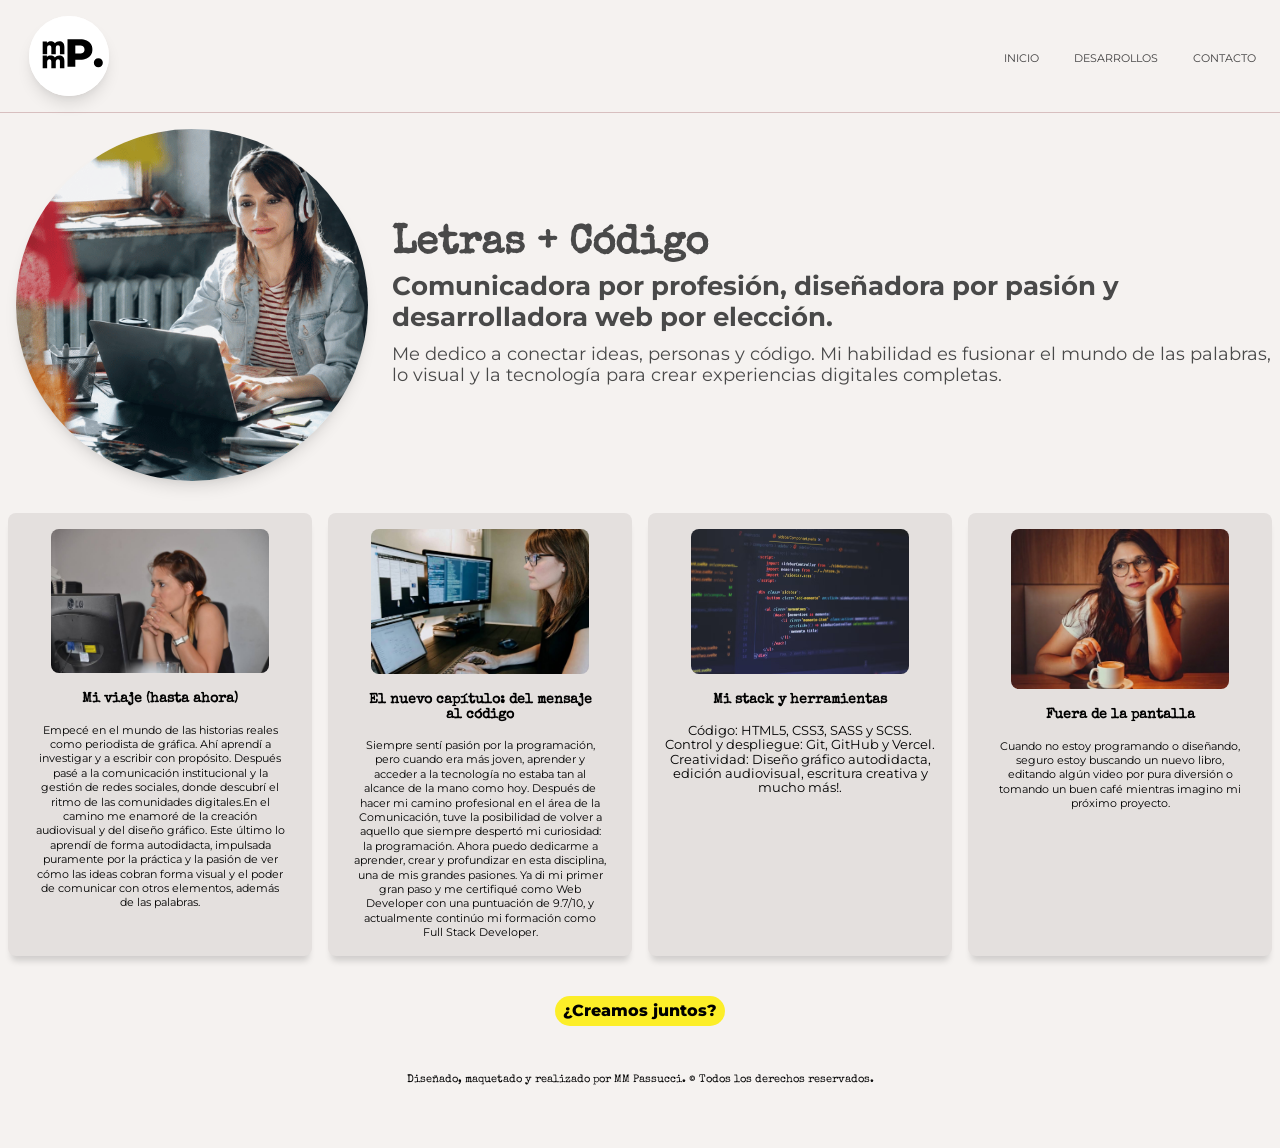
==== commit db36992c: "correccion anidación" ====
--- a/pages/bio.html
+++ b/pages/bio.html
@@ -36,6 +36,7 @@
           <div class="contenedor-img">
           <img src="../assets/images/yo.jpg" alt="foto MMPassucci trabajando en programación" />
         </div>
+
           <div class="texto-uno">
             <h2>Letras + Código</h2>
             <h3>
@@ -51,7 +52,7 @@
         </div>
       </section>
 
-      <section class="contenedor-dos">
+      <section class="contenido-bio">
         <div class="contenido-uno">
           <img src="../assets/images/mmpworking.jpg" class="imagen-bio"  alt="imágenes de MMP trabajando como redactora">
           <h4 class="descripcion-bio">Mi viaje (hasta ahora)</h4>
--- a/css/styles.css
+++ b/css/styles.css
@@ -162,7 +162,7 @@
 
   h2 {
     font-size: 0.6rem;
-     font-family: "Special Elite", system-ui;
+    font-family: "Special Elite", system-ui;
   }
 
   p {
@@ -420,7 +420,7 @@
   }
 }
 
-/* pagina bio */
+/* pagina bio: sección presentación bio*/
 
 .contenedor-uno {
   display: flex;
@@ -435,30 +435,33 @@
     display: flex;
     justify-content: center;
     align-items: center;
+    min-width: 30%; /* No deja que se AGRANDE mas del 60% del tamaño */
+    max-width: 30%;  /*No deja que se ENCOJA mas del 80% del tamaño  */
 
     img {
-      max-width: 80%; /*No deja que se ENCOJA mas del 80% del tamaño*/
-      min-width: 40%; /*No deja que se AGRANDE mas del 60% del tamaño*/
+      width: 100%;
       height: auto;
       box-shadow:
         0 10px 15px -3px rgba(0, 0, 0, 0.1),
         0 4px 6px -2px rgba(0, 0, 0, 0.05);
       border-radius: 50%;
     }
-
-    @media (min-width: 1024px) {
-      width: 50%;
-    }
-  }
-  .texto-uno {
-    text-align: left;
-
-    padding-inline: 0.6rem;
-    text-wrap: pretty;
-  }
+  }
+
+  @media (min-width: 1024px) {
+    /* img {min-width: 10%; No deja que se AGRANDE mas del 60% del tamaño */
+}
+  }
+
+
+.texto-uno {
+  padding: 0.5rem;
+  text-wrap: pretty;
+     width: 70%;
+
   h2 {
     font-family: "Special Elite", system-ui;
-    font-size: 0.9rem;
+    font-size: 1rem;
     padding-bottom: 0.3rem;
   }
 
@@ -467,12 +470,15 @@
     padding-bottom: 0.3rem;
   }
   p {
+    padding-top: 0.4rem;
     font-size: 0.5rem;
-    text-wrap: pretty;
-  }
+    text-align: left;
+ 
+  }
+
   @media (min-width: 480px) {
     h2 {
-      font-size: 1.5rem;
+      font-size: 1.8rem;
     }
 
     h3 {
@@ -485,33 +491,32 @@
   }
 
   @media (min-width: 768px) {
-    h2 {
-      font-size: 2rem;
+  h2 {
+      font-size: 2.5rem;
     }
 
     h3 {
-      font-size: 1.3rem;
-    }
-
-    p {
-      font-size: 1rem;
+      font-size: 1.6rem;
+    }
+
+    p {
+      font-size: 1.1rem;
     }
   }
 }
 
 /* seccion desarrollo-bio */
-.contenedor-dos {
+.contenido-bio {
   display: grid;
   grid-template-columns: 1fr;
   grid-template-rows: repeat(4, auto);
   /* height: auto; */
   grid-gap: 1rem;
-  font-size: 0.5rem;
   background-color: #f5f2f0;
-  font-size: 0.6rem;
-  line-height: 0.8rem;
+  line-height: 0.9rem;
   text-wrap: pretty;
   margin: 0.5rem;
+
   @media (min-width: 1024px) {
     grid-template-columns: repeat(4, 1fr);
     grid-template-rows: auto;
@@ -527,28 +532,34 @@
   padding: 1rem;
   box-shadow: 0px 8px 6px -3px rgba(0, 0, 0, 0.15);
   border-radius: 0.5rem;
-
-  .imagen-bio {
-    width: 80%;
-    height: auto;
-    border-radius: 0.5rem;
-  }
+  font-size: 0.7rem;
+}
+
+.imagen-bio {
+  width: 80%;
+  height: auto;
+  border-radius: 0.5rem;
 }
 
 .descripcion-bio {
   font-size: 0.9rem;
-  padding: 1rem;
+  padding: 1rem 1rem 0 1rem;
   font-family: "Special Elite", system-ui;
 }
 
 .texto-bio {
-  padding-inline: 1rem;
-  margin: 1rem;
+  padding: 1rem 0.6rem 0 0.6rem;
 }
 
 .lista-bio {
   list-style: none;
-}
+  padding-top: 1rem;
+
+  li {
+    font-size: 0.8rem;
+  }
+}
+
 .boton-bio {
   display: inline;
   background-color: #fcee28;
@@ -587,23 +598,23 @@
   border-radius: 1rem;
   text-align: center;
 
-    @media (min-width: 768px) {
+  @media (min-width: 768px) {
     flex-direction: row;
-    justify-content:space-evenly;    
-   }
+    justify-content: space-evenly;
+  }
 
   h2 {
     font-size: 2rem;
     font-family: "Special Elite", system-ui;
     padding-top: 2rem;
 
-     @media (min-width: 768px) {
-    font-size: 4rem;   
+    @media (min-width: 768px) {
+      font-size: 4rem;
       transform: rotate(-90deg);
       white-space: wrap; /* para que no se corte en varias líneas */
       /* writing-mode: vertical-lr;
   text-orientation:mixed; controla cómo se orientan los caracteres */
-   }
+    }
   }
 
   .formulario {
@@ -651,68 +662,70 @@
     padding: 10px 25px;
     width: auto;
   }
-
- 
 }
 
 /* página desarrollos */
 
 .titulodesarrollos {
   font-size: 2rem;
-    font-family: "Special Elite", system-ui;
-    padding-top: 2rem;
-    text-align: center;
-    
+  font-family: "Special Elite", system-ui;
+  padding-top: 2rem;
+  text-align: center;
+
   @media (min-width: 768px) {
-        font-size: 3rem; }  
+    font-size: 3rem;
+  }
 }
 .cont-cards {
   display: flex;
   flex-direction: column;
   justify-content: center;
   align-items: center;
-       gap: 1rem;
-        padding-top: 1rem;
+  gap: 1rem;
+  padding-top: 1rem;
 
   @media (min-width: 768px) {
-         flex-direction: row;
-         align-items: stretch;
-        gap: 0.1rem }  
-  }
-
-
-.card-uno, .card-dos, .card-tres {
+    flex-direction: row;
+    align-items: stretch;
+    gap: 0.1rem;
+  }
+}
+
+.card-uno,
+.card-dos,
+.card-tres {
   background-color: #e4e0de;
   padding: 1.5rem;
   box-shadow: 0px 8px 6px -3px rgba(0, 0, 0, 0.15);
   border-radius: 0.5rem;
   width: 90%;
   box-sizing: border-box;
-    
-   @media (min-width: 768px) {
-    width: auto;      /* se anula el 90% de ancho cuando pasa a row */
-    flex: 1 1 0;       /* las 3 cards reparten el espacio en partes iguales */
-    min-width: 0;      /* se achican parejo sin importar el contenido */
+  font-size: 0.8rem;
+  text-align: center;
+
+  @media (min-width: 768px) {
+    width: auto; /* se anula el 90% de ancho cuando pasa a row */
+    flex: 1 1 0; /* las 3 cards reparten el espacio en partes iguales */
+    min-width: 0; /* se achican parejo sin importar el contenido */
     /* flex: 1 1 0 es la combinación clásica para "reparto perfectamente igual":
 
 basis en 0 → todas arrancan del mismo lugar, sin importar su contenido.
 grow en 1 (igual entre todas) → el espacio sobrante se reparte parejo.
 shrink en 1 (igual entre todas) → si falta espacio, se achican parejo. */
-margin: 1rem;
-  }}
-  
+    margin: 1rem;
+  }
 
   img {
     width: 100%;
     height: auto;
     display: block;
     border-radius: 0.5rem;
-       margin: 0 auto;
-    
- 
-  }
+    margin: 0 auto;
+  }
+
   p {
     font-size: 0.8rem;
     padding-top: 1rem;
-      text-align: center;
-  }+    text-align: center;
+  }
+}
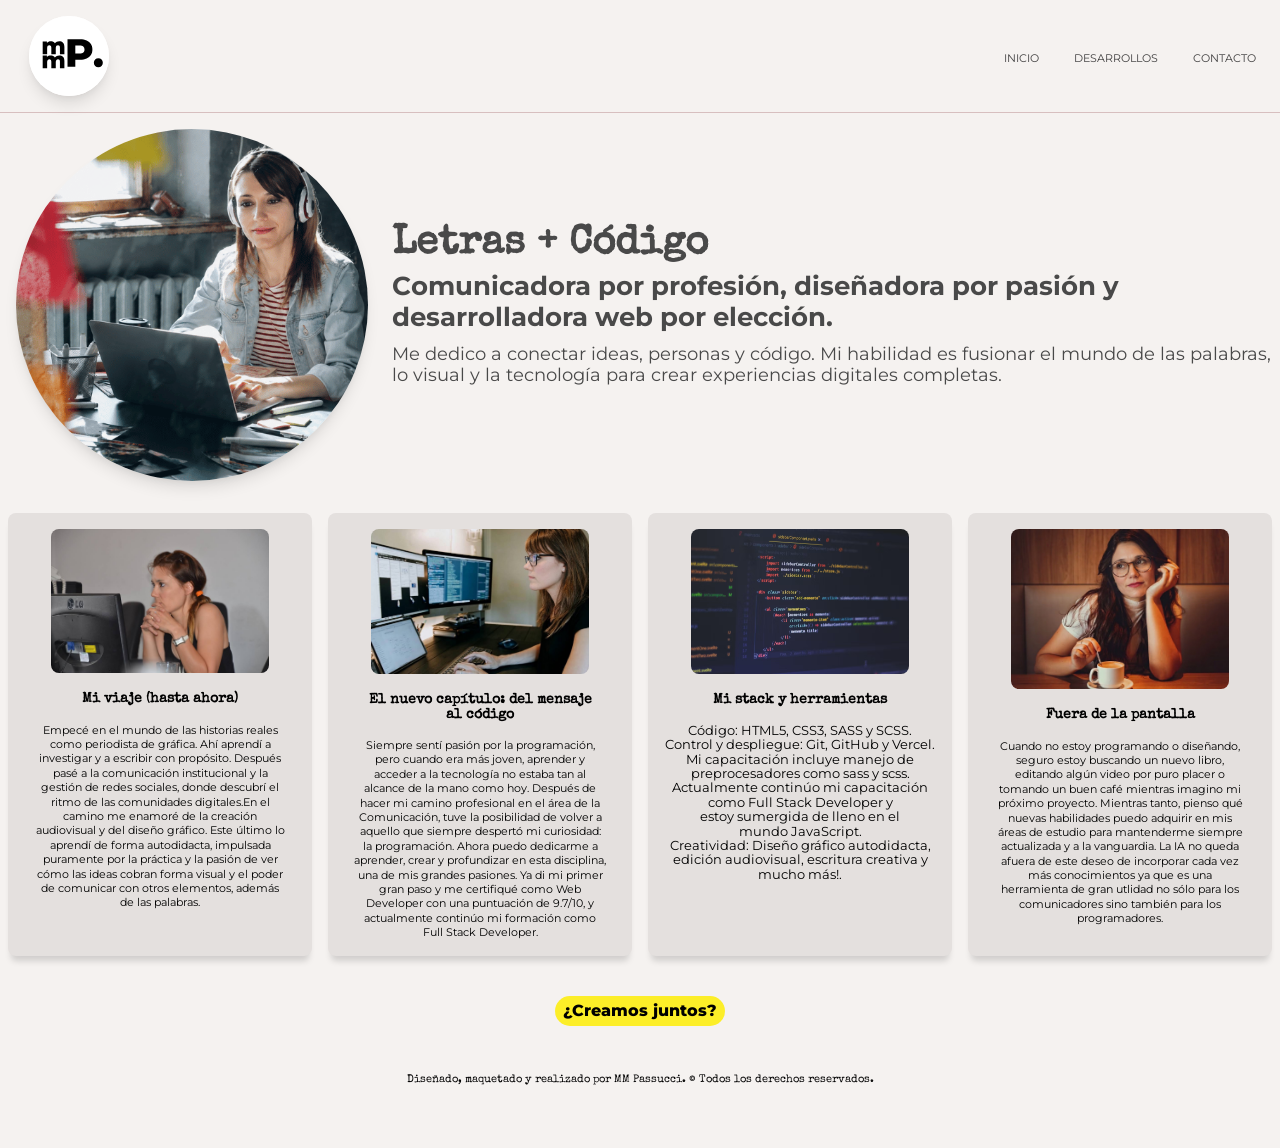
==== commit 14fc0001: "modificación texto página bio" ====
--- a/pages/bio.html
+++ b/pages/bio.html
@@ -91,7 +91,7 @@
           <h4 class="descripcion-bio">Mi stack y herramientas</h4>
           <ul class="lista-bio">
             <li>Código: HTML5, CSS3, SASS y SCSS.</li>
-            <li>Control y despliegue: Git, GitHub y Vercel.</li>
+            <li>Control y despliegue: Git, GitHub y Vercel. Mi capacitación incluye manejo de preprocesadores como sass y scss. Actualmente continúo mi capacitación como Full Stack Developer y estoy sumergida de lleno en el mundo JavaScript.</li>
             <li>
               Creatividad: Diseño gráfico autodidacta, edición audiovisual,
               escritura creativa y mucho más!.
@@ -104,8 +104,8 @@
           <h4 class="descripcion-bio">Fuera de la pantalla</h4>
           <p class="texto-bio">
             Cuando no estoy programando o diseñando, seguro estoy
-            buscando un nuevo libro, editando algún video por pura diversión o
-            tomando un buen café mientras imagino mi próximo proyecto.
+            buscando un nuevo libro, editando algún video por puro placer o
+            tomando un buen café mientras imagino mi próximo proyecto. Mientras tanto, pienso qué nuevas habilidades puedo adquirir en mis áreas de estudio para mantenderme siempre actualizada y a la vanguardia. La IA no queda afuera de este deseo de incorporar cada vez más conocimientos ya que es una herramienta de gran utlidad no sólo para los comunicadores sino también para los programadores.  
           </p>
         </div>
 
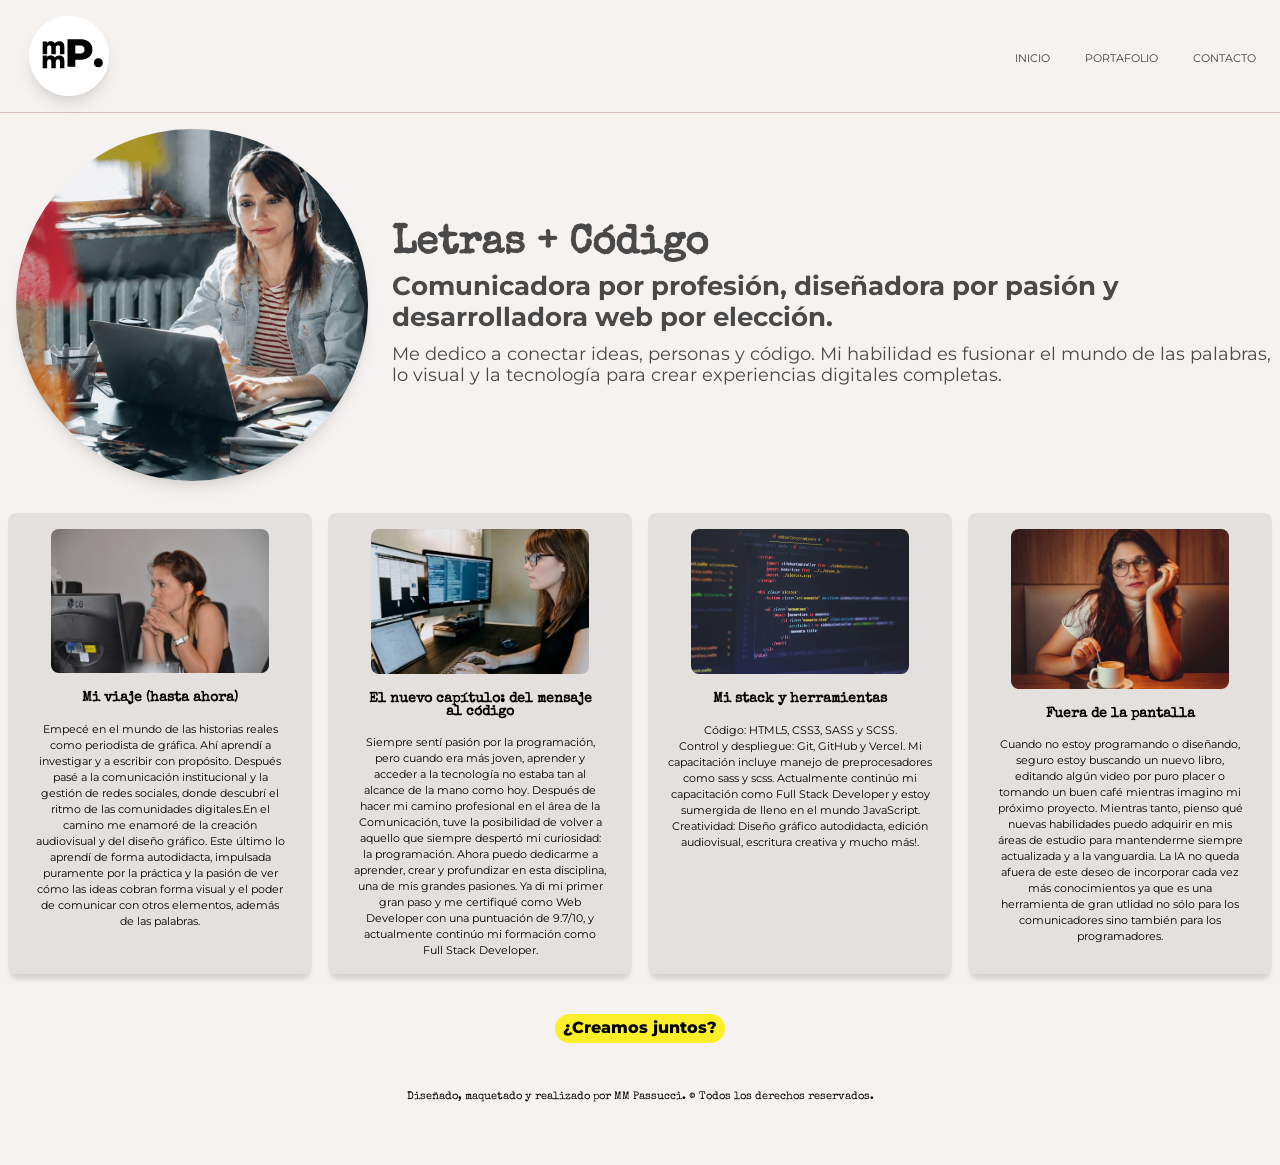
==== commit e31f145a: "arreglo de sección presentación-bio para responsive" ====
--- a/pages/bio.html
+++ b/pages/bio.html
@@ -23,7 +23,7 @@
       <nav class="nav">
         <ul class="lista">
           <li><a href="../index.html">INICIO</a></li>
-          <li><a href="./desarrollos.html">DESARROLLOS</a></li>
+          <li><a href="./desarrollos.html">PORTAFOLIO</a></li>
           <li><a href="./contacto.html">CONTACTO</a></li>
         </ul>
       </nav>
--- a/css/styles.css
+++ b/css/styles.css
@@ -221,7 +221,7 @@
 
   @media (min-width: 768px) {
     p {
-      font-size: 1rem;
+      font-size: 0.8rem;
       width: 80%;
       line-height: 1.2rem;
     }
@@ -513,7 +513,7 @@
   /* height: auto; */
   grid-gap: 1rem;
   background-color: #f5f2f0;
-  line-height: 0.9rem;
+  line-height: 0.8rem;
   text-wrap: pretty;
   margin: 0.5rem;
 
@@ -532,7 +532,16 @@
   padding: 1rem;
   box-shadow: 0px 8px 6px -3px rgba(0, 0, 0, 0.15);
   border-radius: 0.5rem;
-  font-size: 0.7rem;
+  font-size: 0.5rem;
+
+  @media (min-width: 480px) {
+    font-size: 0.6rem;
+  }
+
+  @media (min-width:768px) {
+    font-size: 0.8rem;
+    
+  }
 }
 
 .imagen-bio {
@@ -549,15 +558,35 @@
 
 .texto-bio {
   padding: 1rem 0.6rem 0 0.6rem;
+  @media (min-width: 480px) {
+    font-size: 0.6rem;
+  }
+
+  @media (min-width:768px) {
+    font-size: 0.7rem;
+    line-height: 1rem;
+  }
 }
 
 .lista-bio {
   list-style: none;
   padding-top: 1rem;
+  
 
   li {
-    font-size: 0.8rem;
-  }
+    font-size: 0.5rem;
+
+        @media (min-width: 480px) {
+    font-size: 0.6rem;
+  }
+
+  @media (min-width:768px) {
+    font-size: 0.7rem;
+    line-height: 1rem;
+  }
+  }
+
+
 }
 
 .boton-bio {
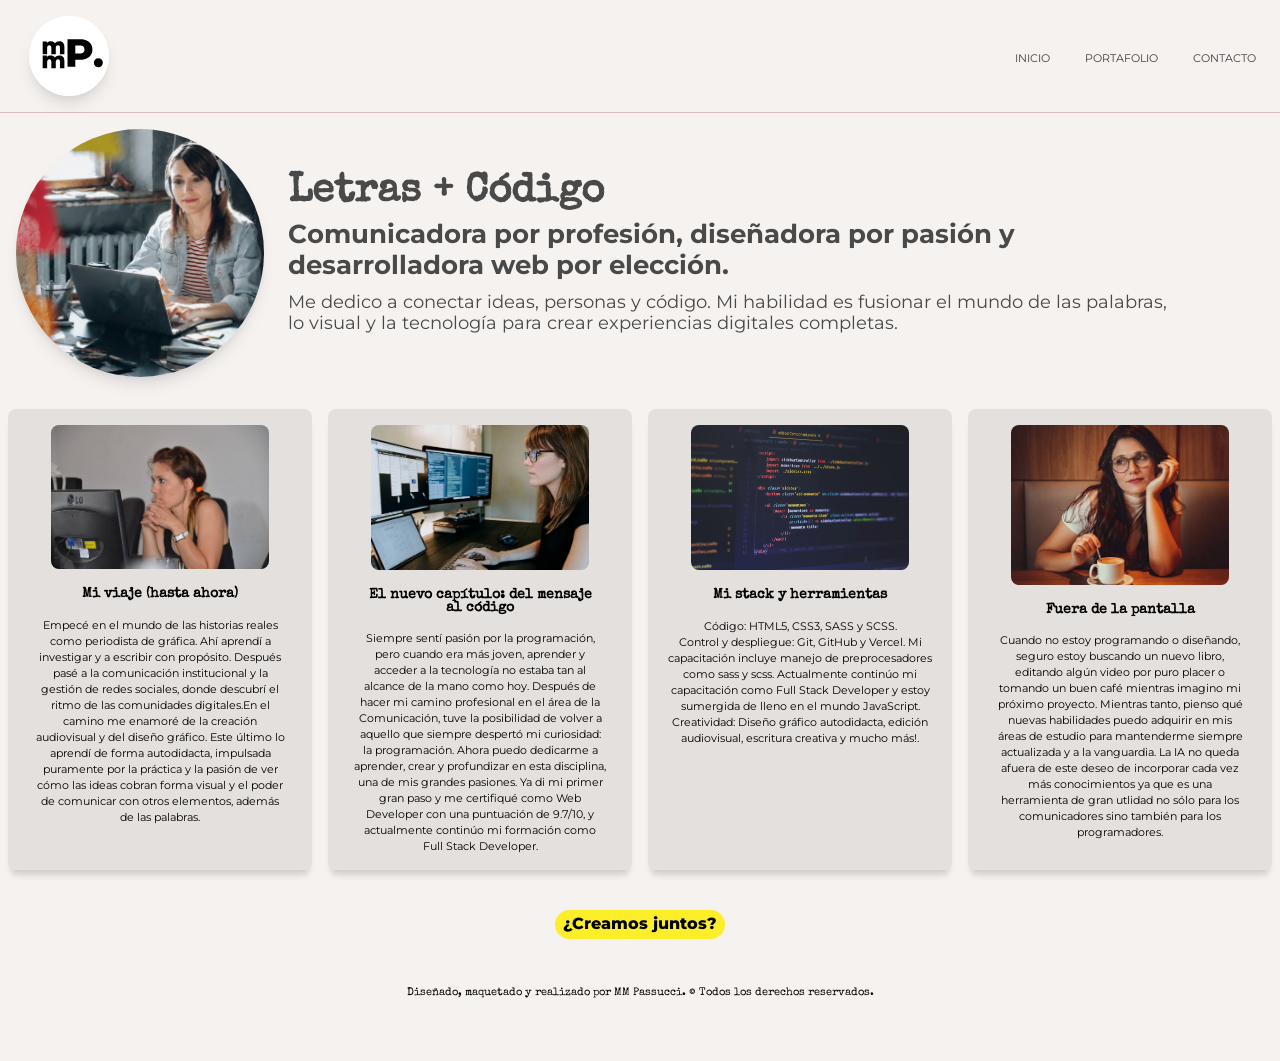
==== commit 21d3f56b: "agregué etiquetas seo a las páginas html" ====
--- a/pages/bio.html
+++ b/pages/bio.html
@@ -10,6 +10,15 @@
       href="../assets/logos/MM.svg"
       type="image/x-icon"
     />
+    <meta name="description" content="Portfolio de María M. Passucci, desarrolladora web Full Stack en formación. HTML5, CSS3, Sass y Git. Descubrí mis proyectos y contactame para trabajar juntos.">
+ <meta name="keywords" content="María Passucci, comunicadora, desarrolladora web, desarrollo web, diseño web, HTML5, CSS3, portfolio, desarrolladora frontend, comunicación institucional, diseño gráfico, edición audiovisual, Full Stack Developer">
+  <meta name="author" content="María Passucci">
+  <meta name="owner" content="María Passucci">
+
+  <meta property="og:title" content="Portfolio María Marta Passucci, comunicadora y web developer" />
+<meta property="og:type" content="website"/>
+<meta property="og:url" content="https://https://portfolio-mmpassucci.vercel.app/" />
+<meta property="og:image" content="https://raw.githubusercontent.com/mmpassucci/portfolio-mmpassucci/1fda85f06ea1e78c565604a76c32043068cf30ea/assets/logos/MM.svg" />
   </head>
 
   <body>
--- a/css/styles.css
+++ b/css/styles.css
@@ -431,12 +431,12 @@
 
   .contenedor-img {
     padding: 1rem 1rem;
-    width: 100%;
     display: flex;
     justify-content: center;
     align-items: center;
-    min-width: 30%; /* No deja que se AGRANDE mas del 60% del tamaño */
-    max-width: 30%;  /*No deja que se ENCOJA mas del 80% del tamaño  */
+    width: 100%;
+     max-width: clamp(150px, 30vw, 280px); /*nunca baja de 150px, nunca sube de 280px, y en el medio se ajusta según el ancho de la ventana (30vw).*/
+  
 
     img {
       width: 100%;
@@ -448,16 +448,12 @@
     }
   }
 
-  @media (min-width: 1024px) {
-    /* img {min-width: 10%; No deja que se AGRANDE mas del 60% del tamaño */
-}
-  }
-
+}
 
 .texto-uno {
   padding: 0.5rem;
   text-wrap: pretty;
-     width: 70%;
+  width: 70%;
 
   h2 {
     font-family: "Special Elite", system-ui;
@@ -473,7 +469,6 @@
     padding-top: 0.4rem;
     font-size: 0.5rem;
     text-align: left;
- 
   }
 
   @media (min-width: 480px) {
@@ -491,7 +486,7 @@
   }
 
   @media (min-width: 768px) {
-  h2 {
+    h2 {
       font-size: 2.5rem;
     }
 
@@ -538,9 +533,8 @@
     font-size: 0.6rem;
   }
 
-  @media (min-width:768px) {
+  @media (min-width: 768px) {
     font-size: 0.8rem;
-    
   }
 }
 
@@ -562,7 +556,7 @@
     font-size: 0.6rem;
   }
 
-  @media (min-width:768px) {
+  @media (min-width: 768px) {
     font-size: 0.7rem;
     line-height: 1rem;
   }
@@ -571,22 +565,19 @@
 .lista-bio {
   list-style: none;
   padding-top: 1rem;
-  
 
   li {
     font-size: 0.5rem;
 
-        @media (min-width: 480px) {
-    font-size: 0.6rem;
-  }
-
-  @media (min-width:768px) {
-    font-size: 0.7rem;
-    line-height: 1rem;
-  }
-  }
-
-
+    @media (min-width: 480px) {
+      font-size: 0.6rem;
+    }
+
+    @media (min-width: 768px) {
+      font-size: 0.7rem;
+      line-height: 1rem;
+    }
+  }
 }
 
 .boton-bio {
@@ -758,3 +749,140 @@
     text-align: center;
   }
 }
+
+/* página portafolio - sección proyectos */
+
+.proyectos {
+  display: flex;
+  flex-direction: row;
+  height: auto;
+  padding: 1rem 0.5rem 1rem 0.5rem;
+  width: 100%;
+  background-color: rgba(58, 56, 56, 0.108);
+  margin-top: 1rem;
+  
+}
+
+.texto-proyectos {
+  display: flex;
+  flex-direction: column;
+  justify-content: center;
+  text-align: center;
+
+  h2 {
+    font-size: 0.6rem;
+    font-family: "Special Elite", system-ui;
+  }
+
+  p {
+    font-size: 0.4rem;
+    padding: 0.6rem;
+    line-height: 0.5rem;
+    text-wrap: pretty;
+    align-self: center;
+  }
+
+  a {
+    display: inline-block;
+    background-color: #fcee28;
+    border-radius: 0.8rem;
+    text-decoration: none;
+    padding: 0.2rem 0.6rem 0.2rem 0.6rem;
+    color: #000000;
+    font-family: "Montserrat", sans-serif;
+    font-weight: 600;
+    align-self: center;
+    font-size: 0.5rem;
+    width: 100px;
+  }
+
+  @media (min-width: 487px) {
+    h2 {
+      font-size: 1rem;
+    }
+
+    p {
+      font-size: 0.47rem;
+       line-height: 0.7rem;
+    }
+
+    a {
+      font-size: 0.7rem;
+      width: 120px
+    }
+  }
+
+  @media (min-width: 600px) {
+    h2 {
+      font-size: 1.5rem;
+      padding: 1rem;
+    }
+
+    p {
+      font-size: 0.6rem;
+      line-height: 0.9rem;
+      text-wrap: pretty;
+      padding: 0rem 3rem 1.6rem 3rem;
+    }
+    a {
+      font-size: 0.8rem;
+      width: 120px
+    }
+  }
+
+  @media (min-width: 768px) {
+    p {
+      font-size: 0.8rem;
+      width: 80%;
+      line-height: 1.2rem;
+    }
+    a {
+      font-size: 1rem;
+      width: 120px;
+    }
+  }
+}
+
+
+.card-proyectos {
+  display: flex;
+  flex-direction: column;
+  align-items: center;
+  justify-content: center;
+  width: 70%;
+  height: auto;
+  max-width: 1200px;
+  margin: 0 auto; /* Centra todo el bloque en pantallas de PC */
+  padding: 0 30px 0 10px; 
+  box-sizing: border-box; /* Evita que el padding rompa el ancho total */
+  border-radius: 1rem;
+
+
+  img {
+    width: 150px;
+    min-width: 130px;
+    height: auto;
+    border-radius: 0.5rem;
+    transition: transform 0.5s ease;
+
+    &:hover {
+      transform: scale(1.1);
+    }
+  }
+
+  @media (min-width: 600px) {
+    height: 50vh;
+
+    img {
+      width: 300px;
+    }
+  }
+
+  @media (min-width: 768px) {
+    height: 70vh;
+
+    img {
+      width: 400px;
+    }
+  }
+}
